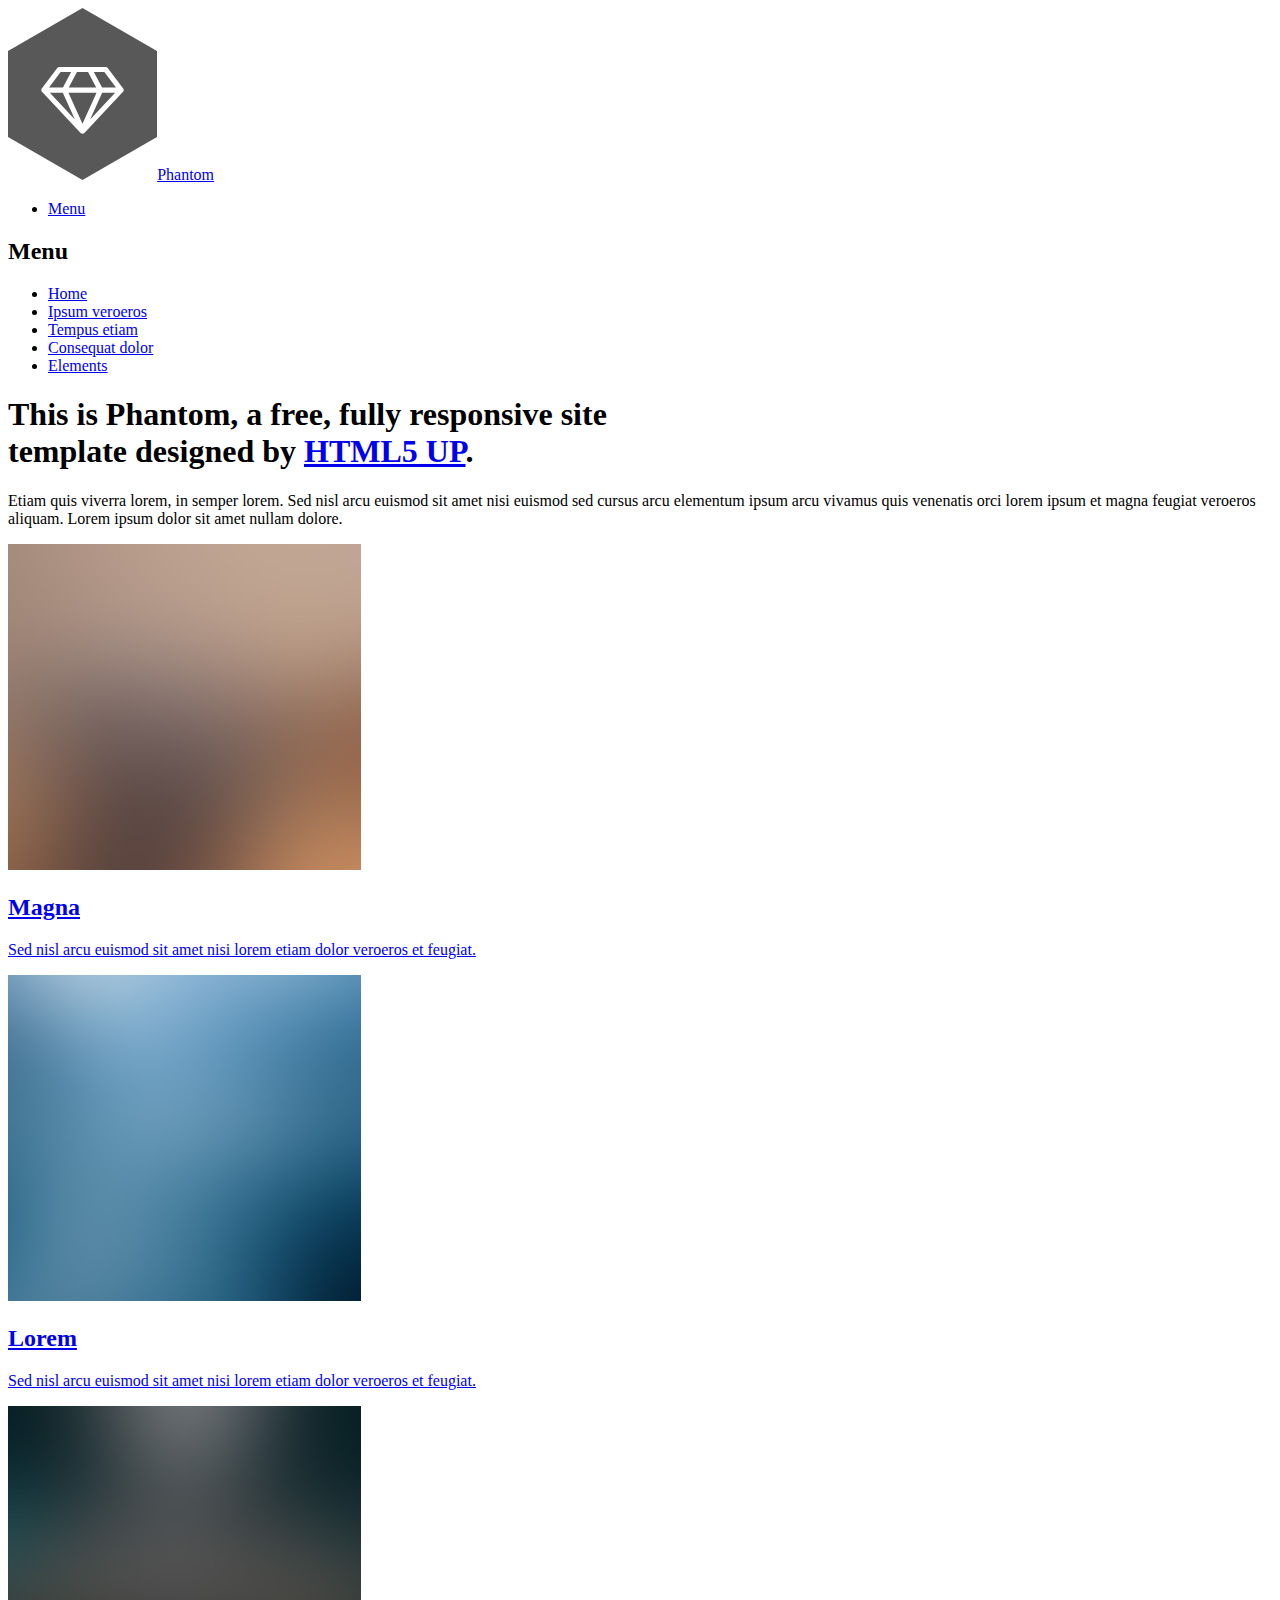
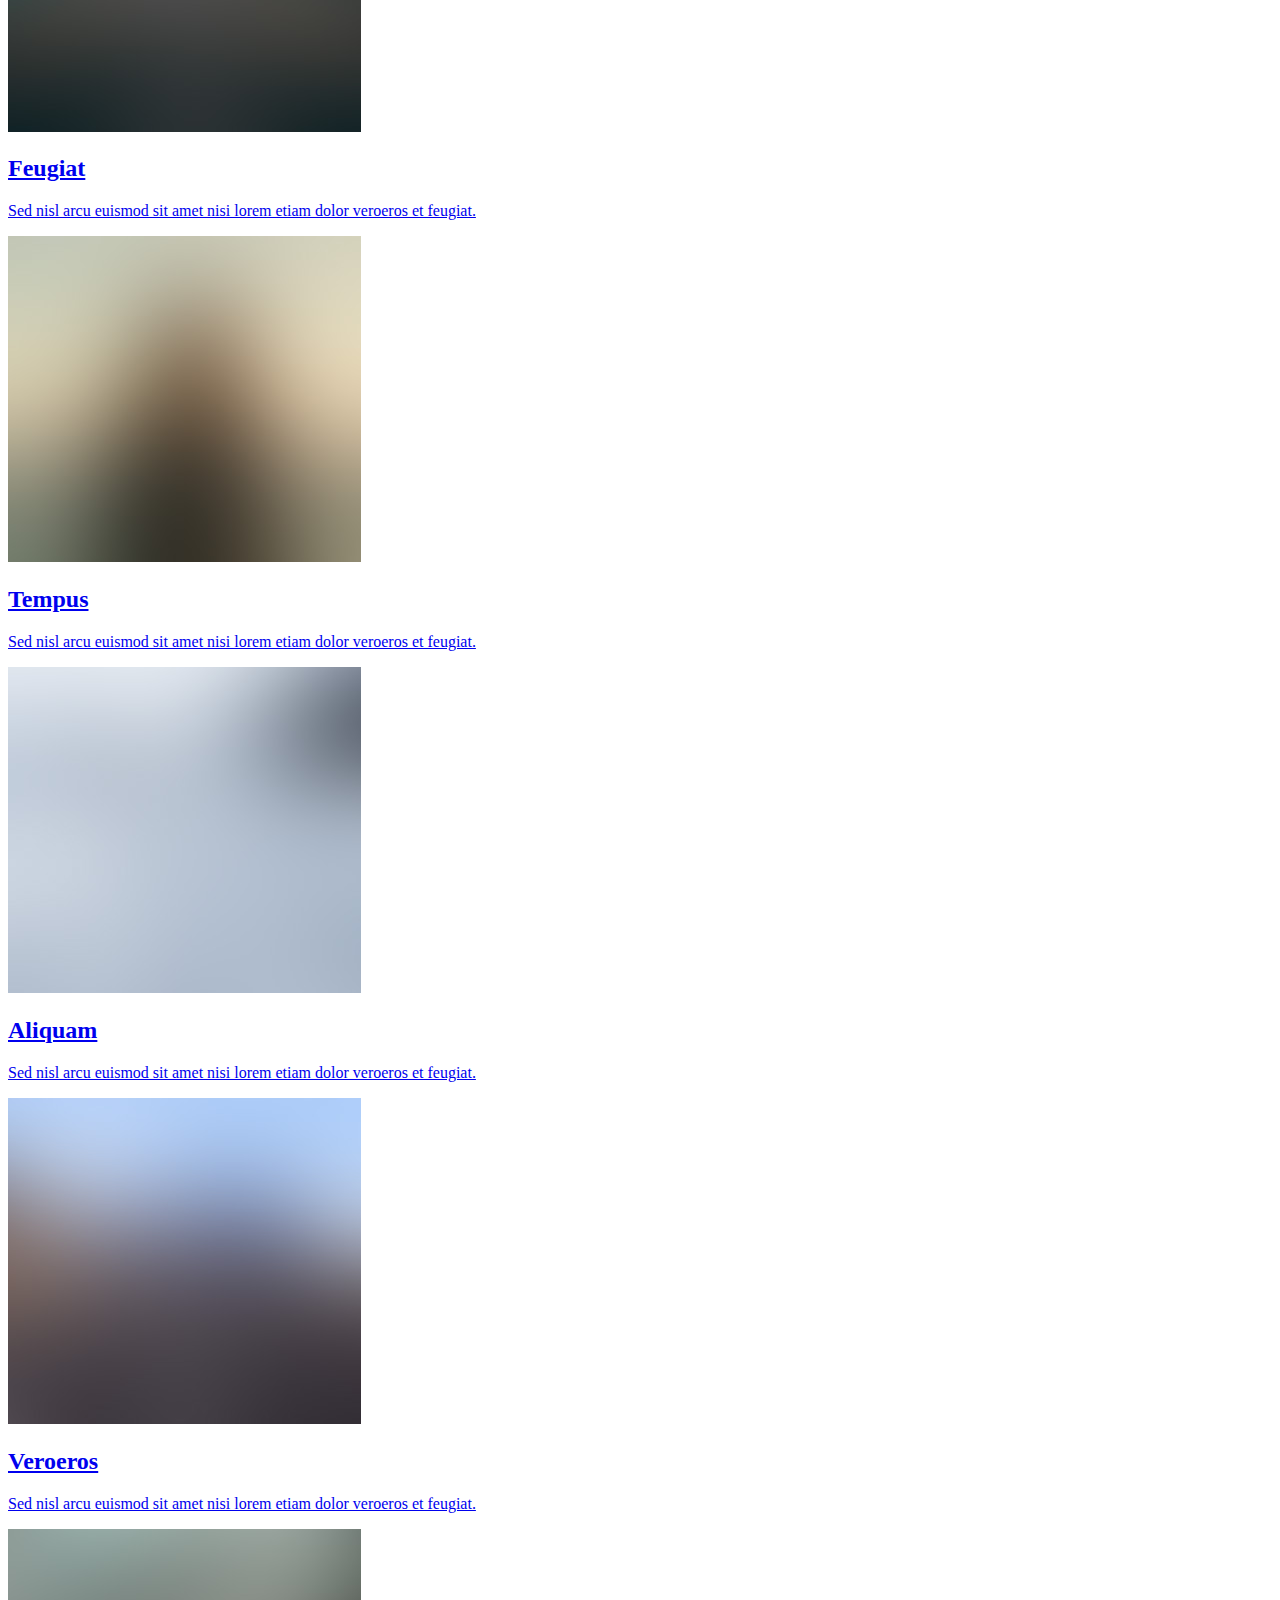
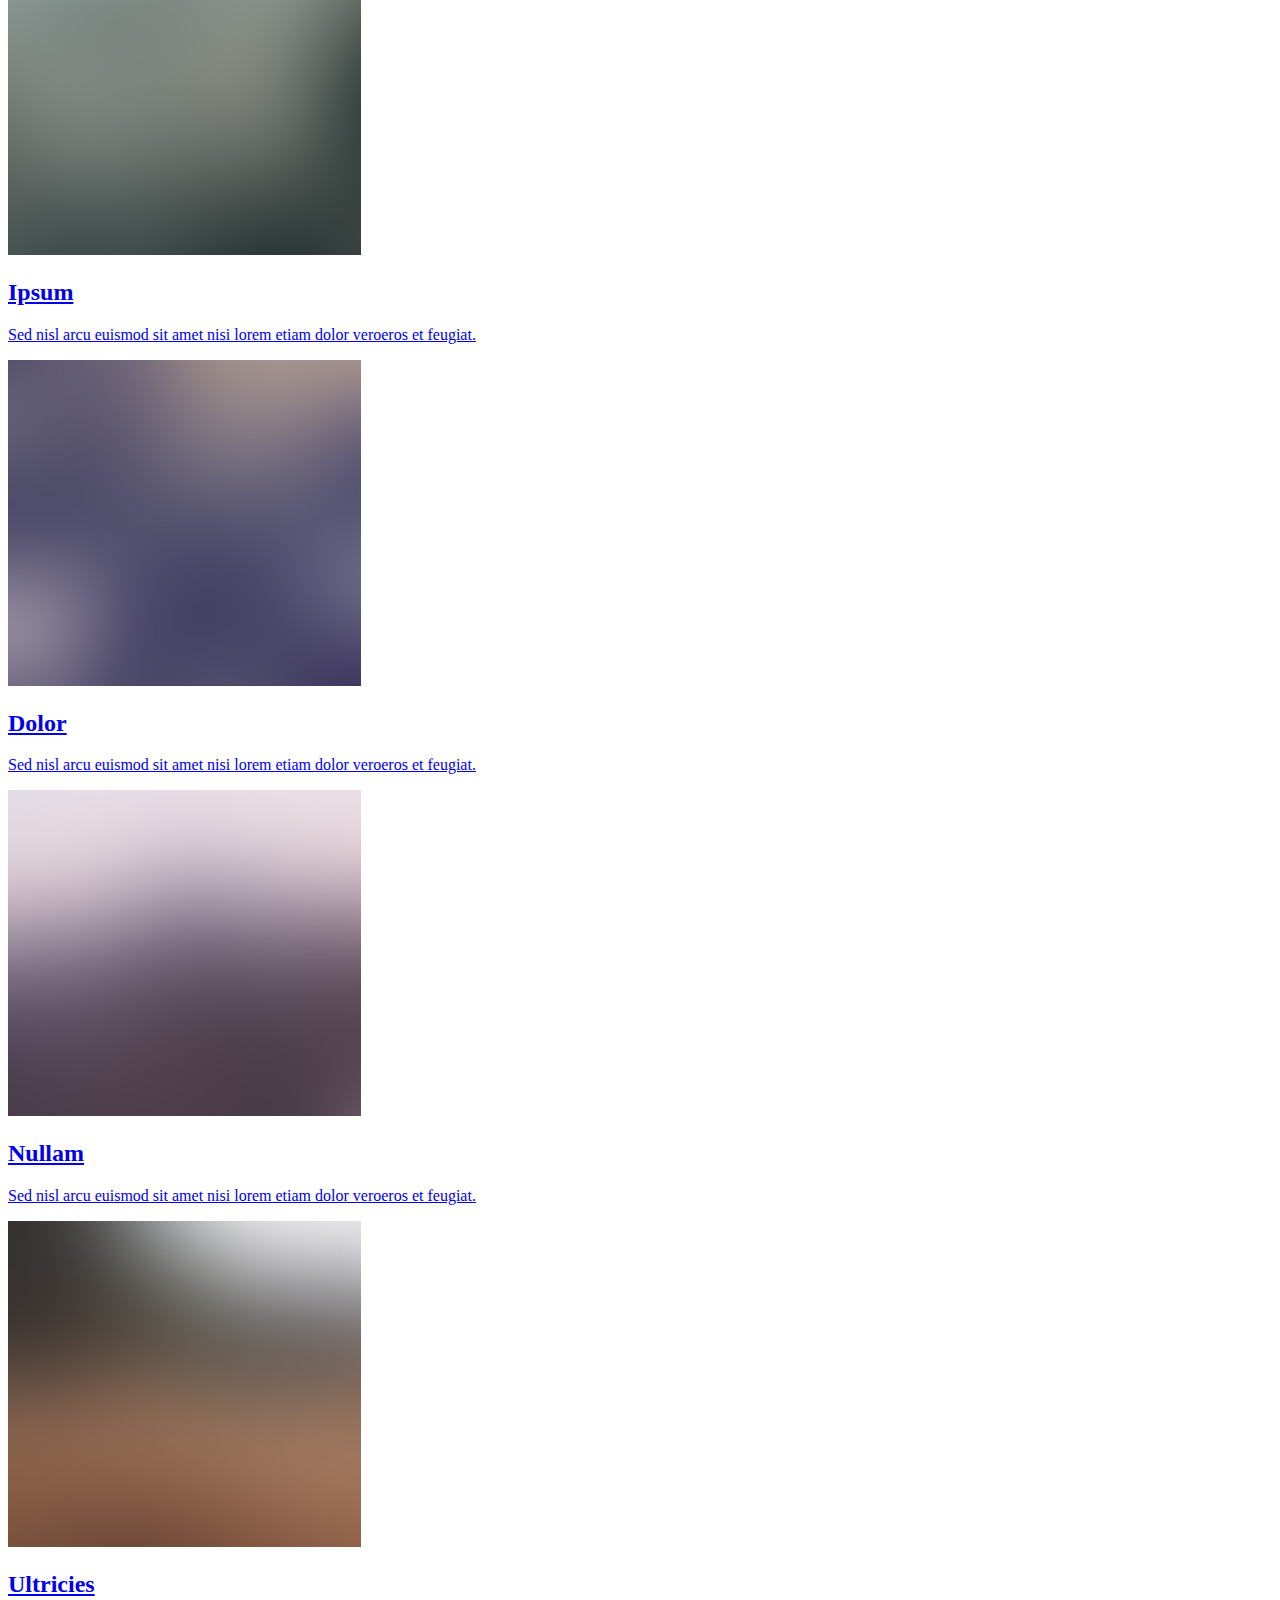
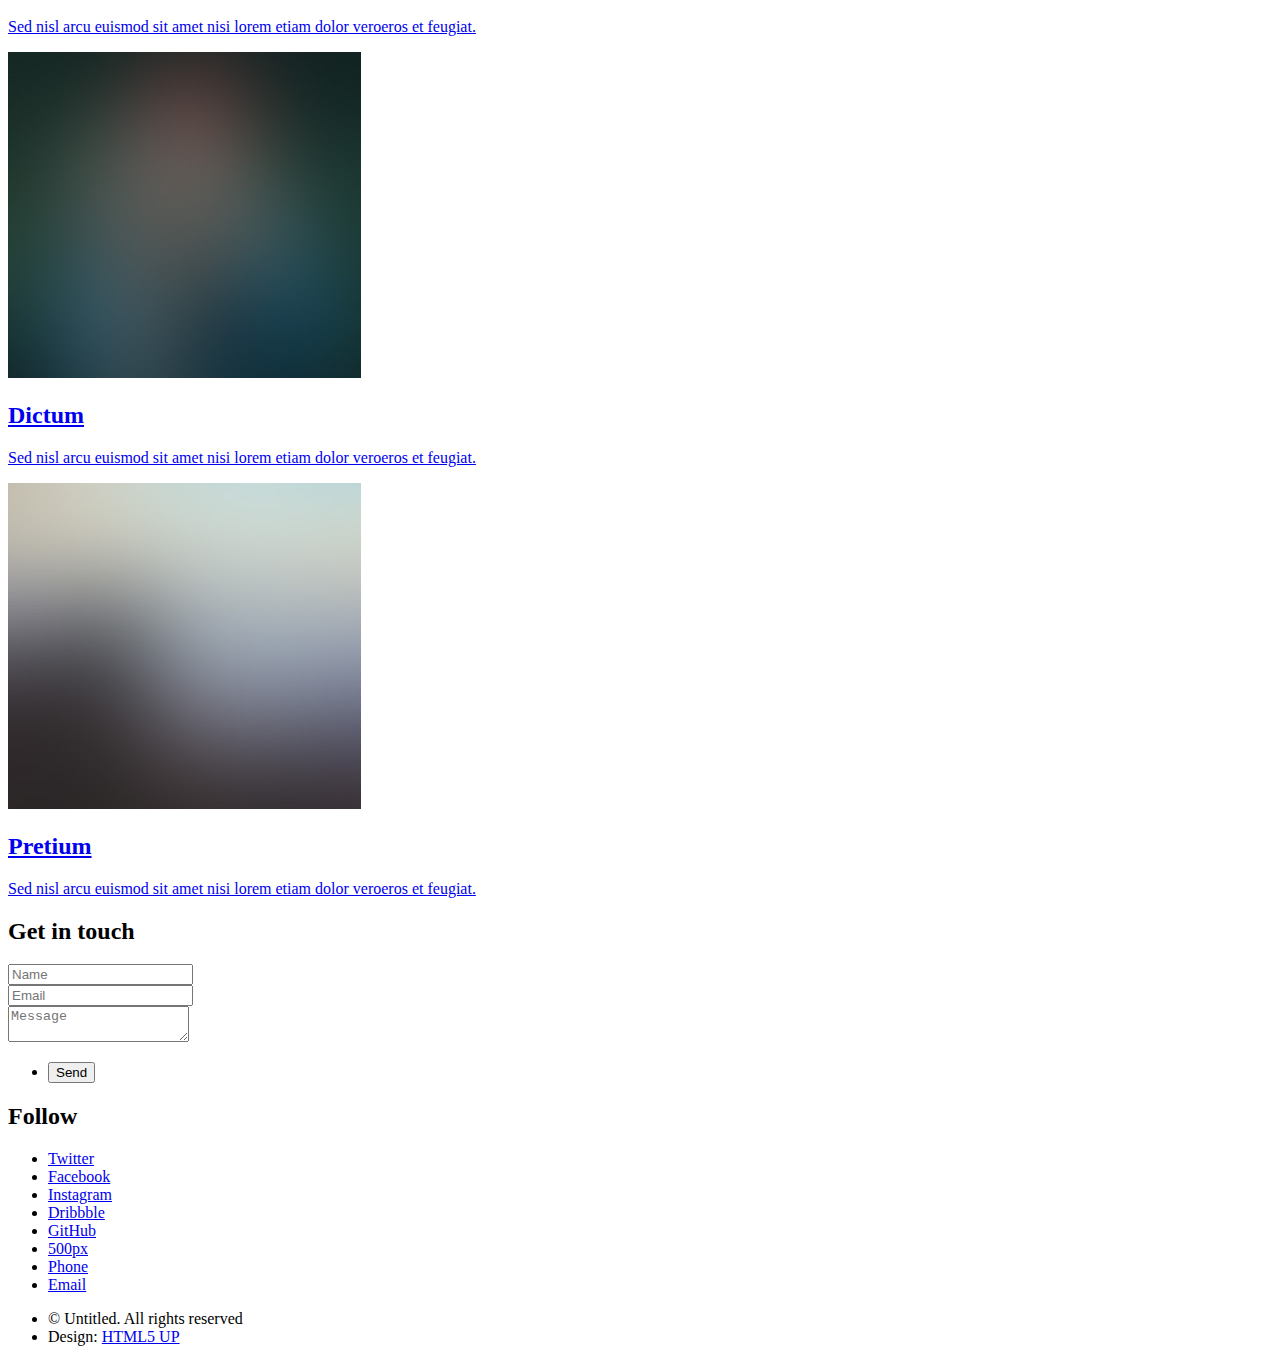
==== index.html @ 3baec845 "first commit" ====
<!DOCTYPE HTML>
<!--
	Phantom by HTML5 UP
	html5up.net | @ajlkn
	Free for personal and commercial use under the CCA 3.0 license (html5up.net/license)
-->
<html>
	<head>
		<title>Phantom by HTML5 UP</title>
		<meta charset="utf-8" />
		<meta name="viewport" content="width=device-width, initial-scale=1" />
		<!--[if lte IE 8]><script src="assets/js/ie/html5shiv.js"></script><![endif]-->
		<link rel="stylesheet" href="assets/css/main.css" />
		<!--[if lte IE 9]><link rel="stylesheet" href="assets/css/ie9.css" /><![endif]-->
		<!--[if lte IE 8]><link rel="stylesheet" href="assets/css/ie8.css" /><![endif]-->
	</head>
	<body>
		<!-- Wrapper -->
			<div id="wrapper">

				<!-- Header -->
					<header id="header">
						<div class="inner">

							<!-- Logo -->
								<a href="index.html" class="logo">
									<span class="symbol"><img src="images/logo.svg" alt="" /></span><span class="title">Phantom</span>
								</a>

							<!-- Nav -->
								<nav>
									<ul>
										<li><a href="#menu">Menu</a></li>
									</ul>
								</nav>

						</div>
					</header>

				<!-- Menu -->
					<nav id="menu">
						<h2>Menu</h2>
						<ul>
							<li><a href="index.html">Home</a></li>
							<li><a href="generic.html">Ipsum veroeros</a></li>
							<li><a href="generic.html">Tempus etiam</a></li>
							<li><a href="generic.html">Consequat dolor</a></li>
							<li><a href="elements.html">Elements</a></li>
						</ul>
					</nav>

				<!-- Main -->
					<div id="main">
						<div class="inner">
							<header>
								<h1>This is Phantom, a free, fully responsive site<br />
								template designed by <a href="http://html5up.net">HTML5 UP</a>.</h1>
								<p>Etiam quis viverra lorem, in semper lorem. Sed nisl arcu euismod sit amet nisi euismod sed cursus arcu elementum ipsum arcu vivamus quis venenatis orci lorem ipsum et magna feugiat veroeros aliquam. Lorem ipsum dolor sit amet nullam dolore.</p>
							</header>
							<section class="tiles">
								<article class="style1">
									<span class="image">
										<img src="images/pic01.jpg" alt="" />
									</span>
									<a href="generic.html">
										<h2>Magna</h2>
										<div class="content">
											<p>Sed nisl arcu euismod sit amet nisi lorem etiam dolor veroeros et feugiat.</p>
										</div>
									</a>
								</article>
								<article class="style2">
									<span class="image">
										<img src="images/pic02.jpg" alt="" />
									</span>
									<a href="generic.html">
										<h2>Lorem</h2>
										<div class="content">
											<p>Sed nisl arcu euismod sit amet nisi lorem etiam dolor veroeros et feugiat.</p>
										</div>
									</a>
								</article>
								<article class="style3">
									<span class="image">
										<img src="images/pic03.jpg" alt="" />
									</span>
									<a href="generic.html">
										<h2>Feugiat</h2>
										<div class="content">
											<p>Sed nisl arcu euismod sit amet nisi lorem etiam dolor veroeros et feugiat.</p>
										</div>
									</a>
								</article>
								<article class="style4">
									<span class="image">
										<img src="images/pic04.jpg" alt="" />
									</span>
									<a href="generic.html">
										<h2>Tempus</h2>
										<div class="content">
											<p>Sed nisl arcu euismod sit amet nisi lorem etiam dolor veroeros et feugiat.</p>
										</div>
									</a>
								</article>
								<article class="style5">
									<span class="image">
										<img src="images/pic05.jpg" alt="" />
									</span>
									<a href="generic.html">
										<h2>Aliquam</h2>
										<div class="content">
											<p>Sed nisl arcu euismod sit amet nisi lorem etiam dolor veroeros et feugiat.</p>
										</div>
									</a>
								</article>
								<article class="style6">
									<span class="image">
										<img src="images/pic06.jpg" alt="" />
									</span>
									<a href="generic.html">
										<h2>Veroeros</h2>
										<div class="content">
											<p>Sed nisl arcu euismod sit amet nisi lorem etiam dolor veroeros et feugiat.</p>
										</div>
									</a>
								</article>
								<article class="style2">
									<span class="image">
										<img src="images/pic07.jpg" alt="" />
									</span>
									<a href="generic.html">
										<h2>Ipsum</h2>
										<div class="content">
											<p>Sed nisl arcu euismod sit amet nisi lorem etiam dolor veroeros et feugiat.</p>
										</div>
									</a>
								</article>
								<article class="style3">
									<span class="image">
										<img src="images/pic08.jpg" alt="" />
									</span>
									<a href="generic.html">
										<h2>Dolor</h2>
										<div class="content">
											<p>Sed nisl arcu euismod sit amet nisi lorem etiam dolor veroeros et feugiat.</p>
										</div>
									</a>
								</article>
								<article class="style1">
									<span class="image">
										<img src="images/pic09.jpg" alt="" />
									</span>
									<a href="generic.html">
										<h2>Nullam</h2>
										<div class="content">
											<p>Sed nisl arcu euismod sit amet nisi lorem etiam dolor veroeros et feugiat.</p>
										</div>
									</a>
								</article>
								<article class="style5">
									<span class="image">
										<img src="images/pic10.jpg" alt="" />
									</span>
									<a href="generic.html">
										<h2>Ultricies</h2>
										<div class="content">
											<p>Sed nisl arcu euismod sit amet nisi lorem etiam dolor veroeros et feugiat.</p>
										</div>
									</a>
								</article>
								<article class="style6">
									<span class="image">
										<img src="images/pic11.jpg" alt="" />
									</span>
									<a href="generic.html">
										<h2>Dictum</h2>
										<div class="content">
											<p>Sed nisl arcu euismod sit amet nisi lorem etiam dolor veroeros et feugiat.</p>
										</div>
									</a>
								</article>
								<article class="style4">
									<span class="image">
										<img src="images/pic12.jpg" alt="" />
									</span>
									<a href="generic.html">
										<h2>Pretium</h2>
										<div class="content">
											<p>Sed nisl arcu euismod sit amet nisi lorem etiam dolor veroeros et feugiat.</p>
										</div>
									</a>
								</article>
							</section>
						</div>
					</div>

				<!-- Footer -->
					<footer id="footer">
						<div class="inner">
							<section>
								<h2>Get in touch</h2>
								<form method="post" action="#">
									<div class="field half first">
										<input type="text" name="name" id="name" placeholder="Name" />
									</div>
									<div class="field half">
										<input type="email" name="email" id="email" placeholder="Email" />
									</div>
									<div class="field">
										<textarea name="message" id="message" placeholder="Message"></textarea>
									</div>
									<ul class="actions">
										<li><input type="submit" value="Send" class="special" /></li>
									</ul>
								</form>
							</section>
							<section>
								<h2>Follow</h2>
								<ul class="icons">
									<li><a href="#" class="icon style2 fa-twitter"><span class="label">Twitter</span></a></li>
									<li><a href="#" class="icon style2 fa-facebook"><span class="label">Facebook</span></a></li>
									<li><a href="#" class="icon style2 fa-instagram"><span class="label">Instagram</span></a></li>
									<li><a href="#" class="icon style2 fa-dribbble"><span class="label">Dribbble</span></a></li>
									<li><a href="#" class="icon style2 fa-github"><span class="label">GitHub</span></a></li>
									<li><a href="#" class="icon style2 fa-500px"><span class="label">500px</span></a></li>
									<li><a href="#" class="icon style2 fa-phone"><span class="label">Phone</span></a></li>
									<li><a href="#" class="icon style2 fa-envelope-o"><span class="label">Email</span></a></li>
								</ul>
							</section>
							<ul class="copyright">
								<li>&copy; Untitled. All rights reserved</li><li>Design: <a href="http://html5up.net">HTML5 UP</a></li>
							</ul>
						</div>
					</footer>

			</div>

		<!-- Scripts -->
			<script src="assets/js/jquery.min.js"></script>
			<script src="assets/js/skel.min.js"></script>
			<script src="assets/js/util.js"></script>
			<!--[if lte IE 8]><script src="assets/js/ie/respond.min.js"></script><![endif]-->
			<script src="assets/js/main.js"></script>

	</body>
</html>
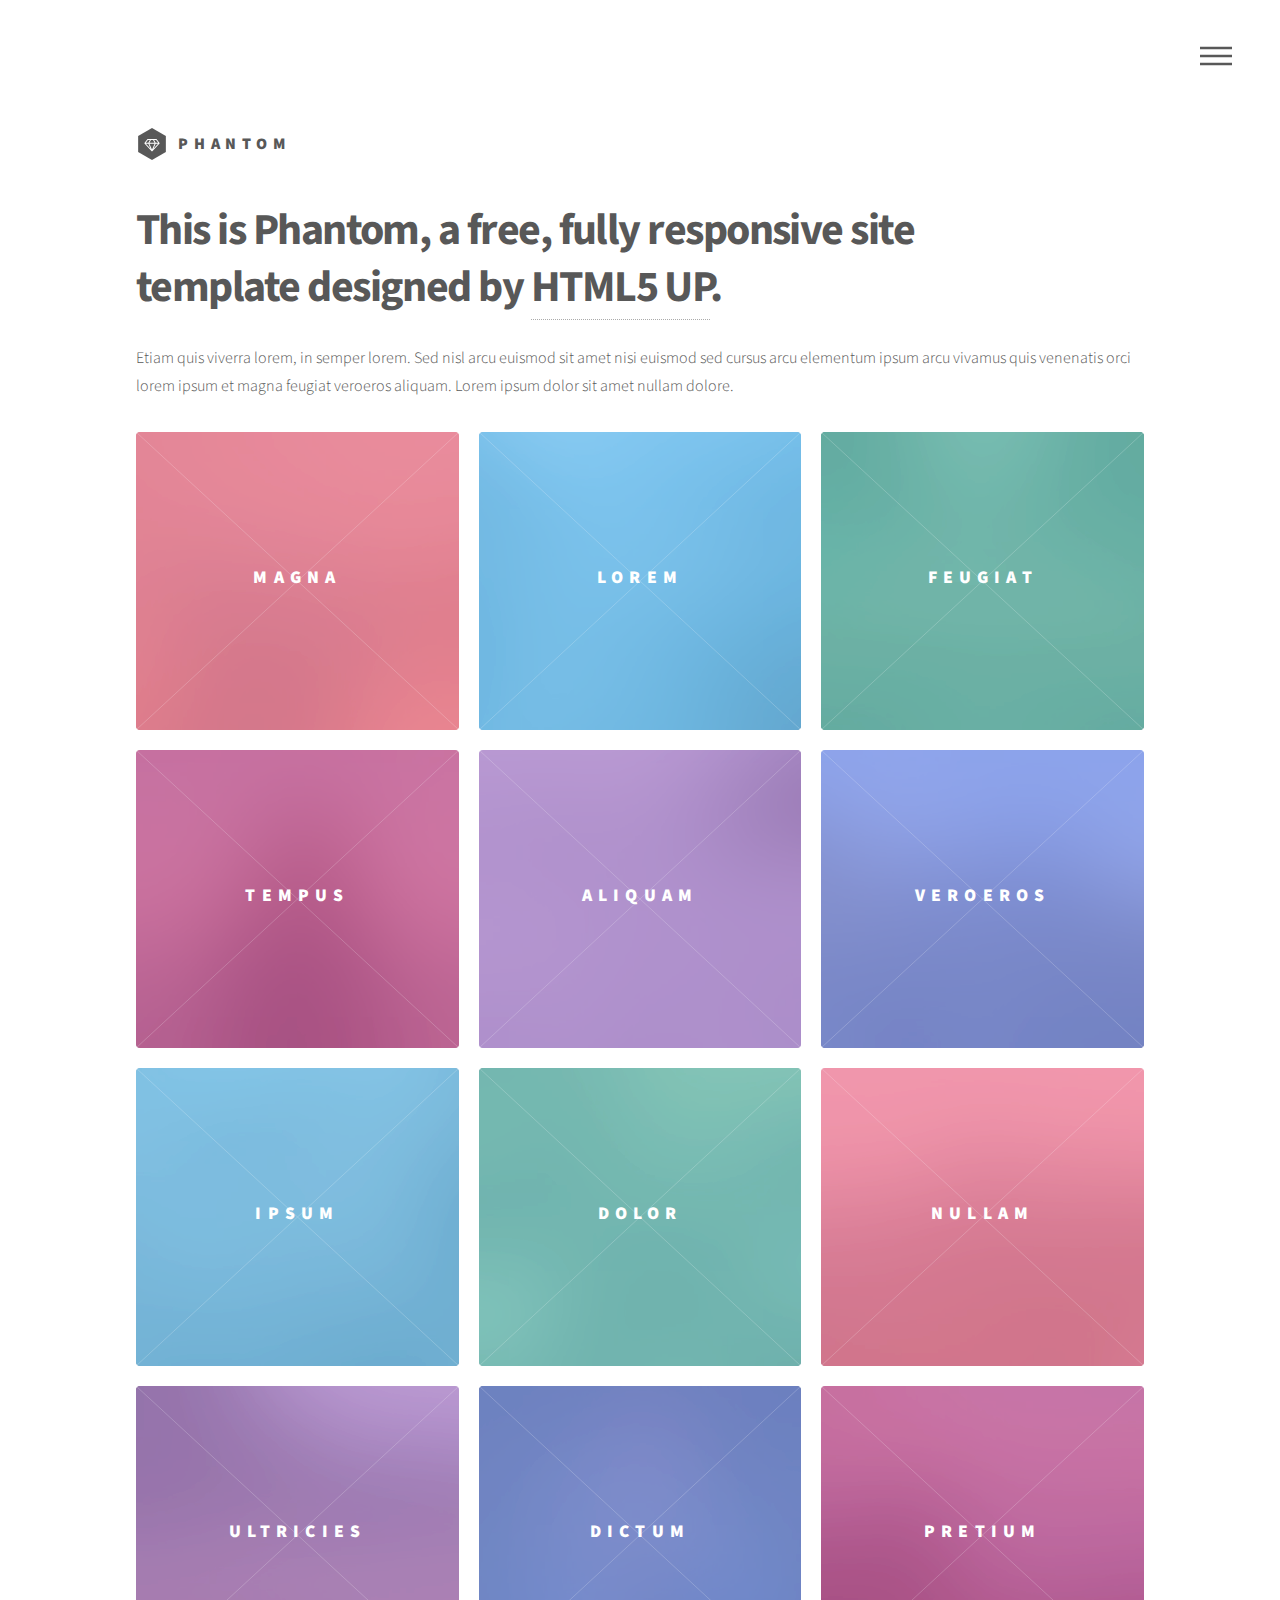
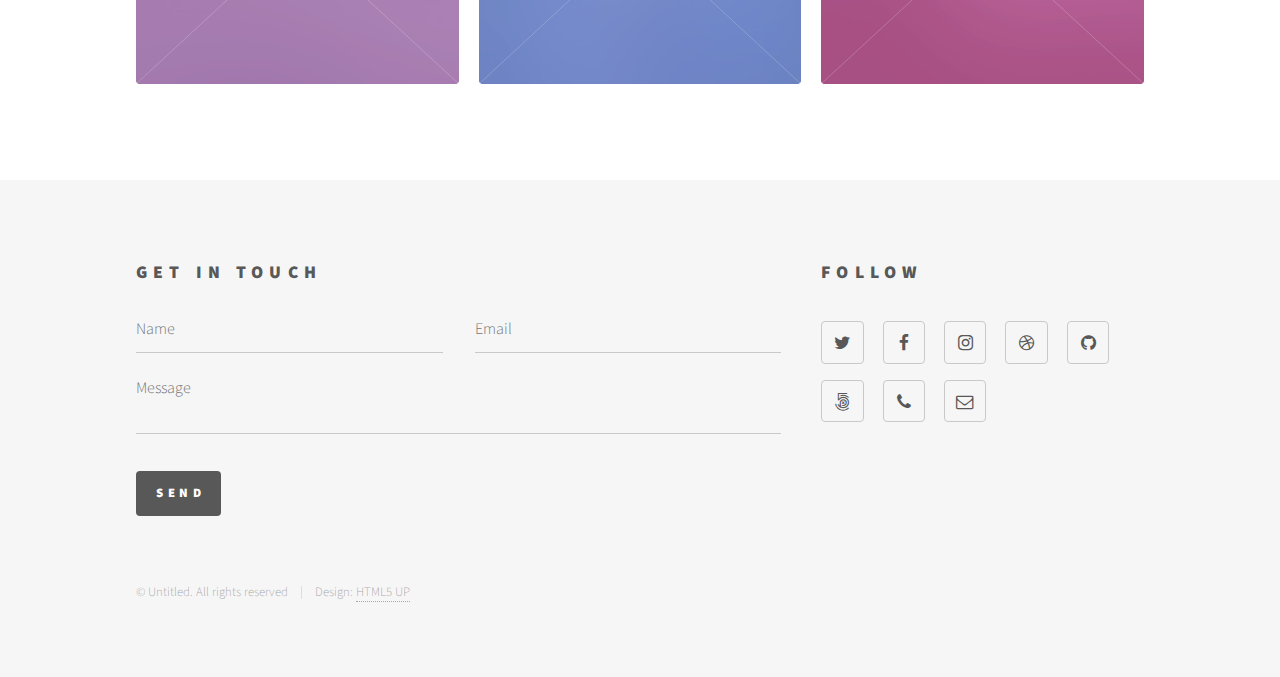
==== commit 8d34bf15: "cambios necesarios" ====
--- a/index.html
+++ b/index.html
@@ -10,7 +10,7 @@
 		<meta charset="utf-8" />
 		<meta name="viewport" content="width=device-width, initial-scale=1" />
 		<!--[if lte IE 8]><script src="assets/js/ie/html5shiv.js"></script><![endif]-->
-		<link rel="stylesheet" href="assets/css/main.css" />
+		<link rel="stylesheet" href="css/main.css" />
 		<!--[if lte IE 9]><link rel="stylesheet" href="assets/css/ie9.css" /><![endif]-->
 		<!--[if lte IE 8]><link rel="stylesheet" href="assets/css/ie8.css" /><![endif]-->
 	</head>
@@ -236,11 +236,11 @@
 			</div>
 
 		<!-- Scripts -->
-			<script src="assets/js/jquery.min.js"></script>
-			<script src="assets/js/skel.min.js"></script>
-			<script src="assets/js/util.js"></script>
+			<script src="js/jquery.min.js"></script>
+			<script src="js/skel.min.js"></script>
+			<script src="js/util.js"></script>
 			<!--[if lte IE 8]><script src="assets/js/ie/respond.min.js"></script><![endif]-->
-			<script src="assets/js/main.js"></script>
+			<script src="js/main.js"></script>
 
 	</body>
-</html>+</html>
--- a/css/main.css
+++ b/css/main.css
@@ -0,0 +1,3356 @@
+@import url(font-awesome.min.css);
+@import url("https://fonts.googleapis.com/css?family=Source+Sans+Pro:300,700,900");
+
+/*
+	Phantom by HTML5 UP
+	html5up.net | @ajlkn
+	Free for personal and commercial use under the CCA 3.0 license (html5up.net/license)
+*/
+
+/* Reset */
+
+	html, body, div, span, applet, object, iframe, h1, h2, h3, h4, h5, h6, p, blockquote, pre, a, abbr, acronym, address, big, cite, code, del, dfn, em, img, ins, kbd, q, s, samp, small, strike, strong, sub, sup, tt, var, b, u, i, center, dl, dt, dd, ol, ul, li, fieldset, form, label, legend, table, caption, tbody, tfoot, thead, tr, th, td, article, aside, canvas, details, embed, figure, figcaption, footer, header, hgroup, menu, nav, output, ruby, section, summary, time, mark, audio, video {
+		margin: 0;
+		padding: 0;
+		border: 0;
+		font-size: 100%;
+		font: inherit;
+		vertical-align: baseline;
+	}
+
+	article, aside, details, figcaption, figure, footer, header, hgroup, menu, nav, section {
+		display: block;
+	}
+
+	body {
+		line-height: 1;
+	}
+
+	ol, ul {
+		list-style: none;
+	}
+
+	blockquote, q {
+		quotes: none;
+	}
+
+	blockquote:before, blockquote:after, q:before, q:after {
+		content: '';
+		content: none;
+	}
+
+	table {
+		border-collapse: collapse;
+		border-spacing: 0;
+	}
+
+	body {
+		-webkit-text-size-adjust: none;
+	}
+
+/* Box Model */
+
+	*, *:before, *:after {
+		-moz-box-sizing: border-box;
+		-webkit-box-sizing: border-box;
+		box-sizing: border-box;
+	}
+
+/* Grid */
+
+	.row {
+		border-bottom: solid 1px transparent;
+		-moz-box-sizing: border-box;
+		-webkit-box-sizing: border-box;
+		box-sizing: border-box;
+	}
+
+	.row > * {
+		float: left;
+		-moz-box-sizing: border-box;
+		-webkit-box-sizing: border-box;
+		box-sizing: border-box;
+	}
+
+	.row:after, .row:before {
+		content: '';
+		display: block;
+		clear: both;
+		height: 0;
+	}
+
+	.row.uniform > * > :first-child {
+		margin-top: 0;
+	}
+
+	.row.uniform > * > :last-child {
+		margin-bottom: 0;
+	}
+
+	.row.\30 \25 > * {
+		padding: 0 0 0 0em;
+	}
+
+	.row.\30 \25 {
+		margin: 0 0 -1px 0em;
+	}
+
+	.row.uniform.\30 \25 > * {
+		padding: 0em 0 0 0em;
+	}
+
+	.row.uniform.\30 \25 {
+		margin: 0em 0 -1px 0em;
+	}
+
+	.row > * {
+		padding: 0 0 0 2em;
+	}
+
+	.row {
+		margin: 0 0 -1px -2em;
+	}
+
+	.row.uniform > * {
+		padding: 2em 0 0 2em;
+	}
+
+	.row.uniform {
+		margin: -2em 0 -1px -2em;
+	}
+
+	.row.\32 00\25 > * {
+		padding: 0 0 0 4em;
+	}
+
+	.row.\32 00\25 {
+		margin: 0 0 -1px -4em;
+	}
+
+	.row.uniform.\32 00\25 > * {
+		padding: 4em 0 0 4em;
+	}
+
+	.row.uniform.\32 00\25 {
+		margin: -4em 0 -1px -4em;
+	}
+
+	.row.\31 50\25 > * {
+		padding: 0 0 0 3em;
+	}
+
+	.row.\31 50\25 {
+		margin: 0 0 -1px -3em;
+	}
+
+	.row.uniform.\31 50\25 > * {
+		padding: 3em 0 0 3em;
+	}
+
+	.row.uniform.\31 50\25 {
+		margin: -3em 0 -1px -3em;
+	}
+
+	.row.\35 0\25 > * {
+		padding: 0 0 0 1em;
+	}
+
+	.row.\35 0\25 {
+		margin: 0 0 -1px -1em;
+	}
+
+	.row.uniform.\35 0\25 > * {
+		padding: 1em 0 0 1em;
+	}
+
+	.row.uniform.\35 0\25 {
+		margin: -1em 0 -1px -1em;
+	}
+
+	.row.\32 5\25 > * {
+		padding: 0 0 0 0.5em;
+	}
+
+	.row.\32 5\25 {
+		margin: 0 0 -1px -0.5em;
+	}
+
+	.row.uniform.\32 5\25 > * {
+		padding: 0.5em 0 0 0.5em;
+	}
+
+	.row.uniform.\32 5\25 {
+		margin: -0.5em 0 -1px -0.5em;
+	}
+
+	.\31 2u, .\31 2u\24 {
+		width: 100%;
+		clear: none;
+		margin-left: 0;
+	}
+
+	.\31 1u, .\31 1u\24 {
+		width: 91.6666666667%;
+		clear: none;
+		margin-left: 0;
+	}
+
+	.\31 0u, .\31 0u\24 {
+		width: 83.3333333333%;
+		clear: none;
+		margin-left: 0;
+	}
+
+	.\39 u, .\39 u\24 {
+		width: 75%;
+		clear: none;
+		margin-left: 0;
+	}
+
+	.\38 u, .\38 u\24 {
+		width: 66.6666666667%;
+		clear: none;
+		margin-left: 0;
+	}
+
+	.\37 u, .\37 u\24 {
+		width: 58.3333333333%;
+		clear: none;
+		margin-left: 0;
+	}
+
+	.\36 u, .\36 u\24 {
+		width: 50%;
+		clear: none;
+		margin-left: 0;
+	}
+
+	.\35 u, .\35 u\24 {
+		width: 41.6666666667%;
+		clear: none;
+		margin-left: 0;
+	}
+
+	.\34 u, .\34 u\24 {
+		width: 33.3333333333%;
+		clear: none;
+		margin-left: 0;
+	}
+
+	.\33 u, .\33 u\24 {
+		width: 25%;
+		clear: none;
+		margin-left: 0;
+	}
+
+	.\32 u, .\32 u\24 {
+		width: 16.6666666667%;
+		clear: none;
+		margin-left: 0;
+	}
+
+	.\31 u, .\31 u\24 {
+		width: 8.3333333333%;
+		clear: none;
+		margin-left: 0;
+	}
+
+	.\31 2u\24 + *,
+	.\31 1u\24 + *,
+	.\31 0u\24 + *,
+	.\39 u\24 + *,
+	.\38 u\24 + *,
+	.\37 u\24 + *,
+	.\36 u\24 + *,
+	.\35 u\24 + *,
+	.\34 u\24 + *,
+	.\33 u\24 + *,
+	.\32 u\24 + *,
+	.\31 u\24 + * {
+		clear: left;
+	}
+
+	.\-11u {
+		margin-left: 91.66667%;
+	}
+
+	.\-10u {
+		margin-left: 83.33333%;
+	}
+
+	.\-9u {
+		margin-left: 75%;
+	}
+
+	.\-8u {
+		margin-left: 66.66667%;
+	}
+
+	.\-7u {
+		margin-left: 58.33333%;
+	}
+
+	.\-6u {
+		margin-left: 50%;
+	}
+
+	.\-5u {
+		margin-left: 41.66667%;
+	}
+
+	.\-4u {
+		margin-left: 33.33333%;
+	}
+
+	.\-3u {
+		margin-left: 25%;
+	}
+
+	.\-2u {
+		margin-left: 16.66667%;
+	}
+
+	.\-1u {
+		margin-left: 8.33333%;
+	}
+
+	@media screen and (max-width: 1680px) {
+
+		.row > * {
+			padding: 0 0 0 2em;
+		}
+
+		.row {
+			margin: 0 0 -1px -2em;
+		}
+
+		.row.uniform > * {
+			padding: 2em 0 0 2em;
+		}
+
+		.row.uniform {
+			margin: -2em 0 -1px -2em;
+		}
+
+		.row.\32 00\25 > * {
+			padding: 0 0 0 4em;
+		}
+
+		.row.\32 00\25 {
+			margin: 0 0 -1px -4em;
+		}
+
+		.row.uniform.\32 00\25 > * {
+			padding: 4em 0 0 4em;
+		}
+
+		.row.uniform.\32 00\25 {
+			margin: -4em 0 -1px -4em;
+		}
+
+		.row.\31 50\25 > * {
+			padding: 0 0 0 3em;
+		}
+
+		.row.\31 50\25 {
+			margin: 0 0 -1px -3em;
+		}
+
+		.row.uniform.\31 50\25 > * {
+			padding: 3em 0 0 3em;
+		}
+
+		.row.uniform.\31 50\25 {
+			margin: -3em 0 -1px -3em;
+		}
+
+		.row.\35 0\25 > * {
+			padding: 0 0 0 1em;
+		}
+
+		.row.\35 0\25 {
+			margin: 0 0 -1px -1em;
+		}
+
+		.row.uniform.\35 0\25 > * {
+			padding: 1em 0 0 1em;
+		}
+
+		.row.uniform.\35 0\25 {
+			margin: -1em 0 -1px -1em;
+		}
+
+		.row.\32 5\25 > * {
+			padding: 0 0 0 0.5em;
+		}
+
+		.row.\32 5\25 {
+			margin: 0 0 -1px -0.5em;
+		}
+
+		.row.uniform.\32 5\25 > * {
+			padding: 0.5em 0 0 0.5em;
+		}
+
+		.row.uniform.\32 5\25 {
+			margin: -0.5em 0 -1px -0.5em;
+		}
+
+		.\31 2u\28xlarge\29, .\31 2u\24\28xlarge\29 {
+			width: 100%;
+			clear: none;
+			margin-left: 0;
+		}
+
+		.\31 1u\28xlarge\29, .\31 1u\24\28xlarge\29 {
+			width: 91.6666666667%;
+			clear: none;
+			margin-left: 0;
+		}
+
+		.\31 0u\28xlarge\29, .\31 0u\24\28xlarge\29 {
+			width: 83.3333333333%;
+			clear: none;
+			margin-left: 0;
+		}
+
+		.\39 u\28xlarge\29, .\39 u\24\28xlarge\29 {
+			width: 75%;
+			clear: none;
+			margin-left: 0;
+		}
+
+		.\38 u\28xlarge\29, .\38 u\24\28xlarge\29 {
+			width: 66.6666666667%;
+			clear: none;
+			margin-left: 0;
+		}
+
+		.\37 u\28xlarge\29, .\37 u\24\28xlarge\29 {
+			width: 58.3333333333%;
+			clear: none;
+			margin-left: 0;
+		}
+
+		.\36 u\28xlarge\29, .\36 u\24\28xlarge\29 {
+			width: 50%;
+			clear: none;
+			margin-left: 0;
+		}
+
+		.\35 u\28xlarge\29, .\35 u\24\28xlarge\29 {
+			width: 41.6666666667%;
+			clear: none;
+			margin-left: 0;
+		}
+
+		.\34 u\28xlarge\29, .\34 u\24\28xlarge\29 {
+			width: 33.3333333333%;
+			clear: none;
+			margin-left: 0;
+		}
+
+		.\33 u\28xlarge\29, .\33 u\24\28xlarge\29 {
+			width: 25%;
+			clear: none;
+			margin-left: 0;
+		}
+
+		.\32 u\28xlarge\29, .\32 u\24\28xlarge\29 {
+			width: 16.6666666667%;
+			clear: none;
+			margin-left: 0;
+		}
+
+		.\31 u\28xlarge\29, .\31 u\24\28xlarge\29 {
+			width: 8.3333333333%;
+			clear: none;
+			margin-left: 0;
+		}
+
+		.\31 2u\24\28xlarge\29 + *,
+		.\31 1u\24\28xlarge\29 + *,
+		.\31 0u\24\28xlarge\29 + *,
+		.\39 u\24\28xlarge\29 + *,
+		.\38 u\24\28xlarge\29 + *,
+		.\37 u\24\28xlarge\29 + *,
+		.\36 u\24\28xlarge\29 + *,
+		.\35 u\24\28xlarge\29 + *,
+		.\34 u\24\28xlarge\29 + *,
+		.\33 u\24\28xlarge\29 + *,
+		.\32 u\24\28xlarge\29 + *,
+		.\31 u\24\28xlarge\29 + * {
+			clear: left;
+		}
+
+		.\-11u\28xlarge\29 {
+			margin-left: 91.66667%;
+		}
+
+		.\-10u\28xlarge\29 {
+			margin-left: 83.33333%;
+		}
+
+		.\-9u\28xlarge\29 {
+			margin-left: 75%;
+		}
+
+		.\-8u\28xlarge\29 {
+			margin-left: 66.66667%;
+		}
+
+		.\-7u\28xlarge\29 {
+			margin-left: 58.33333%;
+		}
+
+		.\-6u\28xlarge\29 {
+			margin-left: 50%;
+		}
+
+		.\-5u\28xlarge\29 {
+			margin-left: 41.66667%;
+		}
+
+		.\-4u\28xlarge\29 {
+			margin-left: 33.33333%;
+		}
+
+		.\-3u\28xlarge\29 {
+			margin-left: 25%;
+		}
+
+		.\-2u\28xlarge\29 {
+			margin-left: 16.66667%;
+		}
+
+		.\-1u\28xlarge\29 {
+			margin-left: 8.33333%;
+		}
+
+	}
+
+	@media screen and (max-width: 1280px) {
+
+		.row > * {
+			padding: 0 0 0 2em;
+		}
+
+		.row {
+			margin: 0 0 -1px -2em;
+		}
+
+		.row.uniform > * {
+			padding: 2em 0 0 2em;
+		}
+
+		.row.uniform {
+			margin: -2em 0 -1px -2em;
+		}
+
+		.row.\32 00\25 > * {
+			padding: 0 0 0 4em;
+		}
+
+		.row.\32 00\25 {
+			margin: 0 0 -1px -4em;
+		}
+
+		.row.uniform.\32 00\25 > * {
+			padding: 4em 0 0 4em;
+		}
+
+		.row.uniform.\32 00\25 {
+			margin: -4em 0 -1px -4em;
+		}
+
+		.row.\31 50\25 > * {
+			padding: 0 0 0 3em;
+		}
+
+		.row.\31 50\25 {
+			margin: 0 0 -1px -3em;
+		}
+
+		.row.uniform.\31 50\25 > * {
+			padding: 3em 0 0 3em;
+		}
+
+		.row.uniform.\31 50\25 {
+			margin: -3em 0 -1px -3em;
+		}
+
+		.row.\35 0\25 > * {
+			padding: 0 0 0 1em;
+		}
+
+		.row.\35 0\25 {
+			margin: 0 0 -1px -1em;
+		}
+
+		.row.uniform.\35 0\25 > * {
+			padding: 1em 0 0 1em;
+		}
+
+		.row.uniform.\35 0\25 {
+			margin: -1em 0 -1px -1em;
+		}
+
+		.row.\32 5\25 > * {
+			padding: 0 0 0 0.5em;
+		}
+
+		.row.\32 5\25 {
+			margin: 0 0 -1px -0.5em;
+		}
+
+		.row.uniform.\32 5\25 > * {
+			padding: 0.5em 0 0 0.5em;
+		}
+
+		.row.uniform.\32 5\25 {
+			margin: -0.5em 0 -1px -0.5em;
+		}
+
+		.\31 2u\28large\29, .\31 2u\24\28large\29 {
+			width: 100%;
+			clear: none;
+			margin-left: 0;
+		}
+
+		.\31 1u\28large\29, .\31 1u\24\28large\29 {
+			width: 91.6666666667%;
+			clear: none;
+			margin-left: 0;
+		}
+
+		.\31 0u\28large\29, .\31 0u\24\28large\29 {
+			width: 83.3333333333%;
+			clear: none;
+			margin-left: 0;
+		}
+
+		.\39 u\28large\29, .\39 u\24\28large\29 {
+			width: 75%;
+			clear: none;
+			margin-left: 0;
+		}
+
+		.\38 u\28large\29, .\38 u\24\28large\29 {
+			width: 66.6666666667%;
+			clear: none;
+			margin-left: 0;
+		}
+
+		.\37 u\28large\29, .\37 u\24\28large\29 {
+			width: 58.3333333333%;
+			clear: none;
+			margin-left: 0;
+		}
+
+		.\36 u\28large\29, .\36 u\24\28large\29 {
+			width: 50%;
+			clear: none;
+			margin-left: 0;
+		}
+
+		.\35 u\28large\29, .\35 u\24\28large\29 {
+			width: 41.6666666667%;
+			clear: none;
+			margin-left: 0;
+		}
+
+		.\34 u\28large\29, .\34 u\24\28large\29 {
+			width: 33.3333333333%;
+			clear: none;
+			margin-left: 0;
+		}
+
+		.\33 u\28large\29, .\33 u\24\28large\29 {
+			width: 25%;
+			clear: none;
+			margin-left: 0;
+		}
+
+		.\32 u\28large\29, .\32 u\24\28large\29 {
+			width: 16.6666666667%;
+			clear: none;
+			margin-left: 0;
+		}
+
+		.\31 u\28large\29, .\31 u\24\28large\29 {
+			width: 8.3333333333%;
+			clear: none;
+			margin-left: 0;
+		}
+
+		.\31 2u\24\28large\29 + *,
+		.\31 1u\24\28large\29 + *,
+		.\31 0u\24\28large\29 + *,
+		.\39 u\24\28large\29 + *,
+		.\38 u\24\28large\29 + *,
+		.\37 u\24\28large\29 + *,
+		.\36 u\24\28large\29 + *,
+		.\35 u\24\28large\29 + *,
+		.\34 u\24\28large\29 + *,
+		.\33 u\24\28large\29 + *,
+		.\32 u\24\28large\29 + *,
+		.\31 u\24\28large\29 + * {
+			clear: left;
+		}
+
+		.\-11u\28large\29 {
+			margin-left: 91.66667%;
+		}
+
+		.\-10u\28large\29 {
+			margin-left: 83.33333%;
+		}
+
+		.\-9u\28large\29 {
+			margin-left: 75%;
+		}
+
+		.\-8u\28large\29 {
+			margin-left: 66.66667%;
+		}
+
+		.\-7u\28large\29 {
+			margin-left: 58.33333%;
+		}
+
+		.\-6u\28large\29 {
+			margin-left: 50%;
+		}
+
+		.\-5u\28large\29 {
+			margin-left: 41.66667%;
+		}
+
+		.\-4u\28large\29 {
+			margin-left: 33.33333%;
+		}
+
+		.\-3u\28large\29 {
+			margin-left: 25%;
+		}
+
+		.\-2u\28large\29 {
+			margin-left: 16.66667%;
+		}
+
+		.\-1u\28large\29 {
+			margin-left: 8.33333%;
+		}
+
+	}
+
+	@media screen and (max-width: 980px) {
+
+		.row > * {
+			padding: 0 0 0 1.5em;
+		}
+
+		.row {
+			margin: 0 0 -1px -1.5em;
+		}
+
+		.row.uniform > * {
+			padding: 1.5em 0 0 1.5em;
+		}
+
+		.row.uniform {
+			margin: -1.5em 0 -1px -1.5em;
+		}
+
+		.row.\32 00\25 > * {
+			padding: 0 0 0 3em;
+		}
+
+		.row.\32 00\25 {
+			margin: 0 0 -1px -3em;
+		}
+
+		.row.uniform.\32 00\25 > * {
+			padding: 3em 0 0 3em;
+		}
+
+		.row.uniform.\32 00\25 {
+			margin: -3em 0 -1px -3em;
+		}
+
+		.row.\31 50\25 > * {
+			padding: 0 0 0 2.25em;
+		}
+
+		.row.\31 50\25 {
+			margin: 0 0 -1px -2.25em;
+		}
+
+		.row.uniform.\31 50\25 > * {
+			padding: 2.25em 0 0 2.25em;
+		}
+
+		.row.uniform.\31 50\25 {
+			margin: -2.25em 0 -1px -2.25em;
+		}
+
+		.row.\35 0\25 > * {
+			padding: 0 0 0 0.75em;
+		}
+
+		.row.\35 0\25 {
+			margin: 0 0 -1px -0.75em;
+		}
+
+		.row.uniform.\35 0\25 > * {
+			padding: 0.75em 0 0 0.75em;
+		}
+
+		.row.uniform.\35 0\25 {
+			margin: -0.75em 0 -1px -0.75em;
+		}
+
+		.row.\32 5\25 > * {
+			padding: 0 0 0 0.375em;
+		}
+
+		.row.\32 5\25 {
+			margin: 0 0 -1px -0.375em;
+		}
+
+		.row.uniform.\32 5\25 > * {
+			padding: 0.375em 0 0 0.375em;
+		}
+
+		.row.uniform.\32 5\25 {
+			margin: -0.375em 0 -1px -0.375em;
+		}
+
+		.\31 2u\28medium\29, .\31 2u\24\28medium\29 {
+			width: 100%;
+			clear: none;
+			margin-left: 0;
+		}
+
+		.\31 1u\28medium\29, .\31 1u\24\28medium\29 {
+			width: 91.6666666667%;
+			clear: none;
+			margin-left: 0;
+		}
+
+		.\31 0u\28medium\29, .\31 0u\24\28medium\29 {
+			width: 83.3333333333%;
+			clear: none;
+			margin-left: 0;
+		}
+
+		.\39 u\28medium\29, .\39 u\24\28medium\29 {
+			width: 75%;
+			clear: none;
+			margin-left: 0;
+		}
+
+		.\38 u\28medium\29, .\38 u\24\28medium\29 {
+			width: 66.6666666667%;
+			clear: none;
+			margin-left: 0;
+		}
+
+		.\37 u\28medium\29, .\37 u\24\28medium\29 {
+			width: 58.3333333333%;
+			clear: none;
+			margin-left: 0;
+		}
+
+		.\36 u\28medium\29, .\36 u\24\28medium\29 {
+			width: 50%;
+			clear: none;
+			margin-left: 0;
+		}
+
+		.\35 u\28medium\29, .\35 u\24\28medium\29 {
+			width: 41.6666666667%;
+			clear: none;
+			margin-left: 0;
+		}
+
+		.\34 u\28medium\29, .\34 u\24\28medium\29 {
+			width: 33.3333333333%;
+			clear: none;
+			margin-left: 0;
+		}
+
+		.\33 u\28medium\29, .\33 u\24\28medium\29 {
+			width: 25%;
+			clear: none;
+			margin-left: 0;
+		}
+
+		.\32 u\28medium\29, .\32 u\24\28medium\29 {
+			width: 16.6666666667%;
+			clear: none;
+			margin-left: 0;
+		}
+
+		.\31 u\28medium\29, .\31 u\24\28medium\29 {
+			width: 8.3333333333%;
+			clear: none;
+			margin-left: 0;
+		}
+
+		.\31 2u\24\28medium\29 + *,
+		.\31 1u\24\28medium\29 + *,
+		.\31 0u\24\28medium\29 + *,
+		.\39 u\24\28medium\29 + *,
+		.\38 u\24\28medium\29 + *,
+		.\37 u\24\28medium\29 + *,
+		.\36 u\24\28medium\29 + *,
+		.\35 u\24\28medium\29 + *,
+		.\34 u\24\28medium\29 + *,
+		.\33 u\24\28medium\29 + *,
+		.\32 u\24\28medium\29 + *,
+		.\31 u\24\28medium\29 + * {
+			clear: left;
+		}
+
+		.\-11u\28medium\29 {
+			margin-left: 91.66667%;
+		}
+
+		.\-10u\28medium\29 {
+			margin-left: 83.33333%;
+		}
+
+		.\-9u\28medium\29 {
+			margin-left: 75%;
+		}
+
+		.\-8u\28medium\29 {
+			margin-left: 66.66667%;
+		}
+
+		.\-7u\28medium\29 {
+			margin-left: 58.33333%;
+		}
+
+		.\-6u\28medium\29 {
+			margin-left: 50%;
+		}
+
+		.\-5u\28medium\29 {
+			margin-left: 41.66667%;
+		}
+
+		.\-4u\28medium\29 {
+			margin-left: 33.33333%;
+		}
+
+		.\-3u\28medium\29 {
+			margin-left: 25%;
+		}
+
+		.\-2u\28medium\29 {
+			margin-left: 16.66667%;
+		}
+
+		.\-1u\28medium\29 {
+			margin-left: 8.33333%;
+		}
+
+	}
+
+	@media screen and (max-width: 736px) {
+
+		.row > * {
+			padding: 0 0 0 1em;
+		}
+
+		.row {
+			margin: 0 0 -1px -1em;
+		}
+
+		.row.uniform > * {
+			padding: 1em 0 0 1em;
+		}
+
+		.row.uniform {
+			margin: -1em 0 -1px -1em;
+		}
+
+		.row.\32 00\25 > * {
+			padding: 0 0 0 2em;
+		}
+
+		.row.\32 00\25 {
+			margin: 0 0 -1px -2em;
+		}
+
+		.row.uniform.\32 00\25 > * {
+			padding: 2em 0 0 2em;
+		}
+
+		.row.uniform.\32 00\25 {
+			margin: -2em 0 -1px -2em;
+		}
+
+		.row.\31 50\25 > * {
+			padding: 0 0 0 1.5em;
+		}
+
+		.row.\31 50\25 {
+			margin: 0 0 -1px -1.5em;
+		}
+
+		.row.uniform.\31 50\25 > * {
+			padding: 1.5em 0 0 1.5em;
+		}
+
+		.row.uniform.\31 50\25 {
+			margin: -1.5em 0 -1px -1.5em;
+		}
+
+		.row.\35 0\25 > * {
+			padding: 0 0 0 0.5em;
+		}
+
+		.row.\35 0\25 {
+			margin: 0 0 -1px -0.5em;
+		}
+
+		.row.uniform.\35 0\25 > * {
+			padding: 0.5em 0 0 0.5em;
+		}
+
+		.row.uniform.\35 0\25 {
+			margin: -0.5em 0 -1px -0.5em;
+		}
+
+		.row.\32 5\25 > * {
+			padding: 0 0 0 0.25em;
+		}
+
+		.row.\32 5\25 {
+			margin: 0 0 -1px -0.25em;
+		}
+
+		.row.uniform.\32 5\25 > * {
+			padding: 0.25em 0 0 0.25em;
+		}
+
+		.row.uniform.\32 5\25 {
+			margin: -0.25em 0 -1px -0.25em;
+		}
+
+		.\31 2u\28small\29, .\31 2u\24\28small\29 {
+			width: 100%;
+			clear: none;
+			margin-left: 0;
+		}
+
+		.\31 1u\28small\29, .\31 1u\24\28small\29 {
+			width: 91.6666666667%;
+			clear: none;
+			margin-left: 0;
+		}
+
+		.\31 0u\28small\29, .\31 0u\24\28small\29 {
+			width: 83.3333333333%;
+			clear: none;
+			margin-left: 0;
+		}
+
+		.\39 u\28small\29, .\39 u\24\28small\29 {
+			width: 75%;
+			clear: none;
+			margin-left: 0;
+		}
+
+		.\38 u\28small\29, .\38 u\24\28small\29 {
+			width: 66.6666666667%;
+			clear: none;
+			margin-left: 0;
+		}
+
+		.\37 u\28small\29, .\37 u\24\28small\29 {
+			width: 58.3333333333%;
+			clear: none;
+			margin-left: 0;
+		}
+
+		.\36 u\28small\29, .\36 u\24\28small\29 {
+			width: 50%;
+			clear: none;
+			margin-left: 0;
+		}
+
+		.\35 u\28small\29, .\35 u\24\28small\29 {
+			width: 41.6666666667%;
+			clear: none;
+			margin-left: 0;
+		}
+
+		.\34 u\28small\29, .\34 u\24\28small\29 {
+			width: 33.3333333333%;
+			clear: none;
+			margin-left: 0;
+		}
+
+		.\33 u\28small\29, .\33 u\24\28small\29 {
+			width: 25%;
+			clear: none;
+			margin-left: 0;
+		}
+
+		.\32 u\28small\29, .\32 u\24\28small\29 {
+			width: 16.6666666667%;
+			clear: none;
+			margin-left: 0;
+		}
+
+		.\31 u\28small\29, .\31 u\24\28small\29 {
+			width: 8.3333333333%;
+			clear: none;
+			margin-left: 0;
+		}
+
+		.\31 2u\24\28small\29 + *,
+		.\31 1u\24\28small\29 + *,
+		.\31 0u\24\28small\29 + *,
+		.\39 u\24\28small\29 + *,
+		.\38 u\24\28small\29 + *,
+		.\37 u\24\28small\29 + *,
+		.\36 u\24\28small\29 + *,
+		.\35 u\24\28small\29 + *,
+		.\34 u\24\28small\29 + *,
+		.\33 u\24\28small\29 + *,
+		.\32 u\24\28small\29 + *,
+		.\31 u\24\28small\29 + * {
+			clear: left;
+		}
+
+		.\-11u\28small\29 {
+			margin-left: 91.66667%;
+		}
+
+		.\-10u\28small\29 {
+			margin-left: 83.33333%;
+		}
+
+		.\-9u\28small\29 {
+			margin-left: 75%;
+		}
+
+		.\-8u\28small\29 {
+			margin-left: 66.66667%;
+		}
+
+		.\-7u\28small\29 {
+			margin-left: 58.33333%;
+		}
+
+		.\-6u\28small\29 {
+			margin-left: 50%;
+		}
+
+		.\-5u\28small\29 {
+			margin-left: 41.66667%;
+		}
+
+		.\-4u\28small\29 {
+			margin-left: 33.33333%;
+		}
+
+		.\-3u\28small\29 {
+			margin-left: 25%;
+		}
+
+		.\-2u\28small\29 {
+			margin-left: 16.66667%;
+		}
+
+		.\-1u\28small\29 {
+			margin-left: 8.33333%;
+		}
+
+	}
+
+	@media screen and (max-width: 480px) {
+
+		.row > * {
+			padding: 0 0 0 1em;
+		}
+
+		.row {
+			margin: 0 0 -1px -1em;
+		}
+
+		.row.uniform > * {
+			padding: 1em 0 0 1em;
+		}
+
+		.row.uniform {
+			margin: -1em 0 -1px -1em;
+		}
+
+		.row.\32 00\25 > * {
+			padding: 0 0 0 2em;
+		}
+
+		.row.\32 00\25 {
+			margin: 0 0 -1px -2em;
+		}
+
+		.row.uniform.\32 00\25 > * {
+			padding: 2em 0 0 2em;
+		}
+
+		.row.uniform.\32 00\25 {
+			margin: -2em 0 -1px -2em;
+		}
+
+		.row.\31 50\25 > * {
+			padding: 0 0 0 1.5em;
+		}
+
+		.row.\31 50\25 {
+			margin: 0 0 -1px -1.5em;
+		}
+
+		.row.uniform.\31 50\25 > * {
+			padding: 1.5em 0 0 1.5em;
+		}
+
+		.row.uniform.\31 50\25 {
+			margin: -1.5em 0 -1px -1.5em;
+		}
+
+		.row.\35 0\25 > * {
+			padding: 0 0 0 0.5em;
+		}
+
+		.row.\35 0\25 {
+			margin: 0 0 -1px -0.5em;
+		}
+
+		.row.uniform.\35 0\25 > * {
+			padding: 0.5em 0 0 0.5em;
+		}
+
+		.row.uniform.\35 0\25 {
+			margin: -0.5em 0 -1px -0.5em;
+		}
+
+		.row.\32 5\25 > * {
+			padding: 0 0 0 0.25em;
+		}
+
+		.row.\32 5\25 {
+			margin: 0 0 -1px -0.25em;
+		}
+
+		.row.uniform.\32 5\25 > * {
+			padding: 0.25em 0 0 0.25em;
+		}
+
+		.row.uniform.\32 5\25 {
+			margin: -0.25em 0 -1px -0.25em;
+		}
+
+		.\31 2u\28xsmall\29, .\31 2u\24\28xsmall\29 {
+			width: 100%;
+			clear: none;
+			margin-left: 0;
+		}
+
+		.\31 1u\28xsmall\29, .\31 1u\24\28xsmall\29 {
+			width: 91.6666666667%;
+			clear: none;
+			margin-left: 0;
+		}
+
+		.\31 0u\28xsmall\29, .\31 0u\24\28xsmall\29 {
+			width: 83.3333333333%;
+			clear: none;
+			margin-left: 0;
+		}
+
+		.\39 u\28xsmall\29, .\39 u\24\28xsmall\29 {
+			width: 75%;
+			clear: none;
+			margin-left: 0;
+		}
+
+		.\38 u\28xsmall\29, .\38 u\24\28xsmall\29 {
+			width: 66.6666666667%;
+			clear: none;
+			margin-left: 0;
+		}
+
+		.\37 u\28xsmall\29, .\37 u\24\28xsmall\29 {
+			width: 58.3333333333%;
+			clear: none;
+			margin-left: 0;
+		}
+
+		.\36 u\28xsmall\29, .\36 u\24\28xsmall\29 {
+			width: 50%;
+			clear: none;
+			margin-left: 0;
+		}
+
+		.\35 u\28xsmall\29, .\35 u\24\28xsmall\29 {
+			width: 41.6666666667%;
+			clear: none;
+			margin-left: 0;
+		}
+
+		.\34 u\28xsmall\29, .\34 u\24\28xsmall\29 {
+			width: 33.3333333333%;
+			clear: none;
+			margin-left: 0;
+		}
+
+		.\33 u\28xsmall\29, .\33 u\24\28xsmall\29 {
+			width: 25%;
+			clear: none;
+			margin-left: 0;
+		}
+
+		.\32 u\28xsmall\29, .\32 u\24\28xsmall\29 {
+			width: 16.6666666667%;
+			clear: none;
+			margin-left: 0;
+		}
+
+		.\31 u\28xsmall\29, .\31 u\24\28xsmall\29 {
+			width: 8.3333333333%;
+			clear: none;
+			margin-left: 0;
+		}
+
+		.\31 2u\24\28xsmall\29 + *,
+		.\31 1u\24\28xsmall\29 + *,
+		.\31 0u\24\28xsmall\29 + *,
+		.\39 u\24\28xsmall\29 + *,
+		.\38 u\24\28xsmall\29 + *,
+		.\37 u\24\28xsmall\29 + *,
+		.\36 u\24\28xsmall\29 + *,
+		.\35 u\24\28xsmall\29 + *,
+		.\34 u\24\28xsmall\29 + *,
+		.\33 u\24\28xsmall\29 + *,
+		.\32 u\24\28xsmall\29 + *,
+		.\31 u\24\28xsmall\29 + * {
+			clear: left;
+		}
+
+		.\-11u\28xsmall\29 {
+			margin-left: 91.66667%;
+		}
+
+		.\-10u\28xsmall\29 {
+			margin-left: 83.33333%;
+		}
+
+		.\-9u\28xsmall\29 {
+			margin-left: 75%;
+		}
+
+		.\-8u\28xsmall\29 {
+			margin-left: 66.66667%;
+		}
+
+		.\-7u\28xsmall\29 {
+			margin-left: 58.33333%;
+		}
+
+		.\-6u\28xsmall\29 {
+			margin-left: 50%;
+		}
+
+		.\-5u\28xsmall\29 {
+			margin-left: 41.66667%;
+		}
+
+		.\-4u\28xsmall\29 {
+			margin-left: 33.33333%;
+		}
+
+		.\-3u\28xsmall\29 {
+			margin-left: 25%;
+		}
+
+		.\-2u\28xsmall\29 {
+			margin-left: 16.66667%;
+		}
+
+		.\-1u\28xsmall\29 {
+			margin-left: 8.33333%;
+		}
+
+	}
+
+	@media screen and (max-width: 360px) {
+
+		.row > * {
+			padding: 0 0 0 1em;
+		}
+
+		.row {
+			margin: 0 0 -1px -1em;
+		}
+
+		.row.uniform > * {
+			padding: 1em 0 0 1em;
+		}
+
+		.row.uniform {
+			margin: -1em 0 -1px -1em;
+		}
+
+		.row.\32 00\25 > * {
+			padding: 0 0 0 2em;
+		}
+
+		.row.\32 00\25 {
+			margin: 0 0 -1px -2em;
+		}
+
+		.row.uniform.\32 00\25 > * {
+			padding: 2em 0 0 2em;
+		}
+
+		.row.uniform.\32 00\25 {
+			margin: -2em 0 -1px -2em;
+		}
+
+		.row.\31 50\25 > * {
+			padding: 0 0 0 1.5em;
+		}
+
+		.row.\31 50\25 {
+			margin: 0 0 -1px -1.5em;
+		}
+
+		.row.uniform.\31 50\25 > * {
+			padding: 1.5em 0 0 1.5em;
+		}
+
+		.row.uniform.\31 50\25 {
+			margin: -1.5em 0 -1px -1.5em;
+		}
+
+		.row.\35 0\25 > * {
+			padding: 0 0 0 0.5em;
+		}
+
+		.row.\35 0\25 {
+			margin: 0 0 -1px -0.5em;
+		}
+
+		.row.uniform.\35 0\25 > * {
+			padding: 0.5em 0 0 0.5em;
+		}
+
+		.row.uniform.\35 0\25 {
+			margin: -0.5em 0 -1px -0.5em;
+		}
+
+		.row.\32 5\25 > * {
+			padding: 0 0 0 0.25em;
+		}
+
+		.row.\32 5\25 {
+			margin: 0 0 -1px -0.25em;
+		}
+
+		.row.uniform.\32 5\25 > * {
+			padding: 0.25em 0 0 0.25em;
+		}
+
+		.row.uniform.\32 5\25 {
+			margin: -0.25em 0 -1px -0.25em;
+		}
+
+		.\31 2u\28xxsmall\29, .\31 2u\24\28xxsmall\29 {
+			width: 100%;
+			clear: none;
+			margin-left: 0;
+		}
+
+		.\31 1u\28xxsmall\29, .\31 1u\24\28xxsmall\29 {
+			width: 91.6666666667%;
+			clear: none;
+			margin-left: 0;
+		}
+
+		.\31 0u\28xxsmall\29, .\31 0u\24\28xxsmall\29 {
+			width: 83.3333333333%;
+			clear: none;
+			margin-left: 0;
+		}
+
+		.\39 u\28xxsmall\29, .\39 u\24\28xxsmall\29 {
+			width: 75%;
+			clear: none;
+			margin-left: 0;
+		}
+
+		.\38 u\28xxsmall\29, .\38 u\24\28xxsmall\29 {
+			width: 66.6666666667%;
+			clear: none;
+			margin-left: 0;
+		}
+
+		.\37 u\28xxsmall\29, .\37 u\24\28xxsmall\29 {
+			width: 58.3333333333%;
+			clear: none;
+			margin-left: 0;
+		}
+
+		.\36 u\28xxsmall\29, .\36 u\24\28xxsmall\29 {
+			width: 50%;
+			clear: none;
+			margin-left: 0;
+		}
+
+		.\35 u\28xxsmall\29, .\35 u\24\28xxsmall\29 {
+			width: 41.6666666667%;
+			clear: none;
+			margin-left: 0;
+		}
+
+		.\34 u\28xxsmall\29, .\34 u\24\28xxsmall\29 {
+			width: 33.3333333333%;
+			clear: none;
+			margin-left: 0;
+		}
+
+		.\33 u\28xxsmall\29, .\33 u\24\28xxsmall\29 {
+			width: 25%;
+			clear: none;
+			margin-left: 0;
+		}
+
+		.\32 u\28xxsmall\29, .\32 u\24\28xxsmall\29 {
+			width: 16.6666666667%;
+			clear: none;
+			margin-left: 0;
+		}
+
+		.\31 u\28xxsmall\29, .\31 u\24\28xxsmall\29 {
+			width: 8.3333333333%;
+			clear: none;
+			margin-left: 0;
+		}
+
+		.\31 2u\24\28xxsmall\29 + *,
+		.\31 1u\24\28xxsmall\29 + *,
+		.\31 0u\24\28xxsmall\29 + *,
+		.\39 u\24\28xxsmall\29 + *,
+		.\38 u\24\28xxsmall\29 + *,
+		.\37 u\24\28xxsmall\29 + *,
+		.\36 u\24\28xxsmall\29 + *,
+		.\35 u\24\28xxsmall\29 + *,
+		.\34 u\24\28xxsmall\29 + *,
+		.\33 u\24\28xxsmall\29 + *,
+		.\32 u\24\28xxsmall\29 + *,
+		.\31 u\24\28xxsmall\29 + * {
+			clear: left;
+		}
+
+		.\-11u\28xxsmall\29 {
+			margin-left: 91.66667%;
+		}
+
+		.\-10u\28xxsmall\29 {
+			margin-left: 83.33333%;
+		}
+
+		.\-9u\28xxsmall\29 {
+			margin-left: 75%;
+		}
+
+		.\-8u\28xxsmall\29 {
+			margin-left: 66.66667%;
+		}
+
+		.\-7u\28xxsmall\29 {
+			margin-left: 58.33333%;
+		}
+
+		.\-6u\28xxsmall\29 {
+			margin-left: 50%;
+		}
+
+		.\-5u\28xxsmall\29 {
+			margin-left: 41.66667%;
+		}
+
+		.\-4u\28xxsmall\29 {
+			margin-left: 33.33333%;
+		}
+
+		.\-3u\28xxsmall\29 {
+			margin-left: 25%;
+		}
+
+		.\-2u\28xxsmall\29 {
+			margin-left: 16.66667%;
+		}
+
+		.\-1u\28xxsmall\29 {
+			margin-left: 8.33333%;
+		}
+
+	}
+
+/* Basic */
+
+	@-ms-viewport {
+		width: device-width;
+	}
+
+	body {
+		-ms-overflow-style: scrollbar;
+	}
+
+	@media screen and (max-width: 480px) {
+
+		html, body {
+			min-width: 320px;
+		}
+
+	}
+
+	body {
+		background: #ffffff;
+	}
+
+		body.is-loading *, body.is-loading *:before, body.is-loading *:after {
+			-moz-animation: none !important;
+			-webkit-animation: none !important;
+			-ms-animation: none !important;
+			animation: none !important;
+			-moz-transition: none !important;
+			-webkit-transition: none !important;
+			-ms-transition: none !important;
+			transition: none !important;
+		}
+
+/* Type */
+
+	body, input, select, textarea {
+		color: #585858;
+		font-family: "Source Sans Pro", Helvetica, sans-serif;
+		font-size: 16pt;
+		font-weight: 300;
+		line-height: 1.75;
+	}
+
+		@media screen and (max-width: 1680px) {
+
+			body, input, select, textarea {
+				font-size: 14pt;
+			}
+
+		}
+
+		@media screen and (max-width: 1280px) {
+
+			body, input, select, textarea {
+				font-size: 12pt;
+			}
+
+		}
+
+	a {
+		-moz-transition: border-bottom-color 0.2s ease, color 0.2s ease;
+		-webkit-transition: border-bottom-color 0.2s ease, color 0.2s ease;
+		-ms-transition: border-bottom-color 0.2s ease, color 0.2s ease;
+		transition: border-bottom-color 0.2s ease, color 0.2s ease;
+		text-decoration: none;
+		color: #585858;
+		border-bottom: dotted 1px rgba(88, 88, 88, 0.5);
+	}
+
+		a:hover {
+			border-bottom-color: transparent;
+			color: #f2849e !important;
+		}
+
+	strong, b {
+		font-weight: 900;
+	}
+
+	em, i {
+		font-style: italic;
+	}
+
+	p {
+		margin: 0 0 2em 0;
+	}
+
+	h1 {
+		font-size: 2.75em;
+		font-weight: 700;
+		line-height: 1.3;
+		margin: 0 0 1em 0;
+		letter-spacing: -0.035em;
+	}
+
+		h1 a {
+			color: inherit;
+		}
+
+		@media screen and (max-width: 736px) {
+
+			h1 {
+				font-size: 2em;
+				margin: 0 0 1em 0;
+			}
+
+		}
+
+		@media screen and (max-width: 360px) {
+
+			h1 {
+				font-size: 1.75em;
+			}
+
+		}
+
+	h2, h3, h4, h5, h6 {
+		font-weight: 900;
+		line-height: 1.5;
+		margin: 0 0 2em 0;
+		text-transform: uppercase;
+		letter-spacing: 0.35em;
+	}
+
+		h2 a, h3 a, h4 a, h5 a, h6 a {
+			color: inherit;
+		}
+
+	h2 {
+		font-size: 1.1em;
+	}
+
+	h3 {
+		font-size: 1em;
+	}
+
+	h4 {
+		font-size: 0.8em;
+	}
+
+	h5 {
+		font-size: 0.8em;
+	}
+
+	h6 {
+		font-size: 0.8em;
+	}
+
+	@media screen and (max-width: 980px) {
+
+		h1 br, h2 br, h3 br, h4 br, h5 br, h6 br {
+			display: none;
+		}
+
+	}
+
+	@media screen and (max-width: 736px) {
+
+		h2 {
+			font-size: 1em;
+		}
+
+		h3 {
+			font-size: 0.8em;
+		}
+
+	}
+
+	sub {
+		font-size: 0.8em;
+		position: relative;
+		top: 0.5em;
+	}
+
+	sup {
+		font-size: 0.8em;
+		position: relative;
+		top: -0.5em;
+	}
+
+	blockquote {
+		border-left: solid 4px #c9c9c9;
+		font-style: italic;
+		margin: 0 0 2em 0;
+		padding: 0.5em 0 0.5em 2em;
+	}
+
+	code {
+		background: rgba(144, 144, 144, 0.075);
+		border-radius: 4px;
+		border: solid 1px #c9c9c9;
+		font-family: "Courier New", monospace;
+		font-size: 0.9em;
+		margin: 0 0.25em;
+		padding: 0.25em 0.65em;
+	}
+
+	pre {
+		-webkit-overflow-scrolling: touch;
+		font-family: "Courier New", monospace;
+		font-size: 0.9em;
+		margin: 0 0 2em 0;
+	}
+
+		pre code {
+			display: block;
+			line-height: 1.75;
+			padding: 1em 1.5em;
+			overflow-x: auto;
+		}
+
+	hr {
+		border: 0;
+		border-bottom: solid 1px #c9c9c9;
+		margin: 2em 0;
+	}
+
+		hr.major {
+			margin: 3em 0;
+		}
+
+	.align-left {
+		text-align: left;
+	}
+
+	.align-center {
+		text-align: center;
+	}
+
+	.align-right {
+		text-align: right;
+	}
+
+/* Section/Article */
+
+	section.special, article.special {
+		text-align: center;
+	}
+
+	header p {
+		margin-top: -1em;
+	}
+
+	@media screen and (max-width: 736px) {
+
+		header p {
+			margin-top: 0;
+		}
+
+	}
+
+/* Icon */
+
+	.icon {
+		text-decoration: none;
+		border-bottom: none;
+		position: relative;
+	}
+
+		.icon:before {
+			-moz-osx-font-smoothing: grayscale;
+			-webkit-font-smoothing: antialiased;
+			font-family: FontAwesome;
+			font-style: normal;
+			font-weight: normal;
+			text-transform: none !important;
+		}
+
+		.icon > .label {
+			display: none;
+		}
+
+		.icon.style2 {
+			-moz-transition: background-color 0.2s ease-in-out, color 0.2s ease-in-out, border-color 0.2s ease-in-out;
+			-webkit-transition: background-color 0.2s ease-in-out, color 0.2s ease-in-out, border-color 0.2s ease-in-out;
+			-ms-transition: background-color 0.2s ease-in-out, color 0.2s ease-in-out, border-color 0.2s ease-in-out;
+			transition: background-color 0.2s ease-in-out, color 0.2s ease-in-out, border-color 0.2s ease-in-out;
+			background-color: transparent;
+			border: solid 1px #c9c9c9;
+			border-radius: 4px;
+			width: 2.65em;
+			height: 2.65em;
+			display: inline-block;
+			text-align: center;
+			line-height: 2.65em;
+			color: inherit;
+		}
+
+			.icon.style2:before {
+				font-size: 1.1em;
+			}
+
+			.icon.style2:hover {
+				color: #f2849e;
+				border-color: #f2849e;
+			}
+
+			.icon.style2:active {
+				background-color: rgba(242, 132, 158, 0.1);
+			}
+
+/* List */
+
+	ol {
+		list-style: decimal;
+		margin: 0 0 2em 0;
+		padding-left: 1.25em;
+	}
+
+		ol li {
+			padding-left: 0.25em;
+		}
+
+	ul {
+		list-style: disc;
+		margin: 0 0 2em 0;
+		padding-left: 1em;
+	}
+
+		ul li {
+			padding-left: 0.5em;
+		}
+
+		ul.alt {
+			list-style: none;
+			padding-left: 0;
+		}
+
+			ul.alt li {
+				border-top: solid 1px #c9c9c9;
+				padding: 0.5em 0;
+			}
+
+				ul.alt li:first-child {
+					border-top: 0;
+					padding-top: 0;
+				}
+
+		ul.icons {
+			cursor: default;
+			list-style: none;
+			padding-left: 0;
+			margin: -1em 0 2em -1em;
+		}
+
+			ul.icons li {
+				display: inline-block;
+				padding: 1em 0 0 1em;
+			}
+
+		ul.actions {
+			cursor: default;
+			list-style: none;
+			padding-left: 0;
+		}
+
+			ul.actions li {
+				display: inline-block;
+				padding: 0 1em 0 0;
+				vertical-align: middle;
+			}
+
+				ul.actions li:last-child {
+					padding-right: 0;
+				}
+
+			ul.actions.small li {
+				padding: 0 0.5em 0 0;
+			}
+
+			ul.actions.vertical li {
+				display: block;
+				padding: 1em 0 0 0;
+			}
+
+				ul.actions.vertical li:first-child {
+					padding-top: 0;
+				}
+
+				ul.actions.vertical li > * {
+					margin-bottom: 0;
+				}
+
+			ul.actions.vertical.small li {
+				padding: 0.5em 0 0 0;
+			}
+
+				ul.actions.vertical.small li:first-child {
+					padding-top: 0;
+				}
+
+			ul.actions.fit {
+				display: table;
+				margin-left: -1em;
+				padding: 0;
+				table-layout: fixed;
+				width: calc(100% + 1em);
+			}
+
+				ul.actions.fit li {
+					display: table-cell;
+					padding: 0 0 0 1em;
+				}
+
+					ul.actions.fit li > * {
+						margin-bottom: 0;
+					}
+
+				ul.actions.fit.small {
+					margin-left: -0.5em;
+					width: calc(100% + 0.5em);
+				}
+
+					ul.actions.fit.small li {
+						padding: 0 0 0 0.5em;
+					}
+
+			@media screen and (max-width: 480px) {
+
+				ul.actions {
+					margin: 0 0 2em 0;
+				}
+
+					ul.actions li {
+						padding: 1em 0 0 0;
+						display: block;
+						text-align: center;
+						width: 100%;
+					}
+
+						ul.actions li:first-child {
+							padding-top: 0;
+						}
+
+						ul.actions li > * {
+							width: 100%;
+							margin: 0 !important;
+						}
+
+							ul.actions li > *.icon:before {
+								margin-left: -2em;
+							}
+
+					ul.actions.small li {
+						padding: 0.5em 0 0 0;
+					}
+
+						ul.actions.small li:first-child {
+							padding-top: 0;
+						}
+
+			}
+
+	dl {
+		margin: 0 0 2em 0;
+	}
+
+		dl dt {
+			display: block;
+			font-weight: 900;
+			margin: 0 0 1em 0;
+		}
+
+		dl dd {
+			margin-left: 2em;
+		}
+
+/* Form */
+
+	form {
+		margin: -1em 0 2em 0;
+	}
+
+		form:after {
+			content: '';
+			display: block;
+			clear: both;
+			height: 1px;
+		}
+
+		form .field {
+			position: relative;
+			float: left;
+			margin: 0 0 1.3em 0;
+			vertical-align: top;
+			width: 100%;
+		}
+
+		form .half {
+			width: calc(50% + 1em) !important;
+			padding-left: 2em;
+		}
+
+		form .half.first {
+			width: calc(50% - 1em) !important;
+			padding-left: 0;
+		}
+
+		form :last-child {
+			margin-bottom: 0;
+		}
+
+		form .half:nth-last-child(2) {
+			margin-bottom: 0;
+		}
+
+		form .actions {
+			position: relative;
+			clear: both;
+			padding-top: 1em;
+		}
+
+		@media screen and (max-width: 480px) {
+
+			form .half {
+				width: 100% !important;
+				padding-left: 0;
+			}
+
+			form .half.first {
+				width: 100% !important;
+				padding-left: 0;
+			}
+
+			form .half:nth-last-child(2) {
+				margin: 0 0 1.3em 0;
+			}
+
+		}
+
+	label {
+		display: block;
+		font-size: 0.9em;
+		font-weight: 900;
+		margin: 0 0 1em 0;
+	}
+
+	input[type="text"],
+	input[type="password"],
+	input[type="email"],
+	input[type="tel"],
+	select,
+	textarea {
+		-moz-appearance: none;
+		-webkit-appearance: none;
+		-ms-appearance: none;
+		appearance: none;
+		background-color: transparent;
+		border: none;
+		border-radius: 0;
+		border-bottom: solid 1px #c9c9c9;
+		color: inherit;
+		display: block;
+		outline: 0;
+		padding: 0;
+		text-decoration: none;
+		width: 100%;
+	}
+
+		input[type="text"]:invalid,
+		input[type="password"]:invalid,
+		input[type="email"]:invalid,
+		input[type="tel"]:invalid,
+		select:invalid,
+		textarea:invalid {
+			box-shadow: none;
+		}
+
+		input[type="text"]:focus,
+		input[type="password"]:focus,
+		input[type="email"]:focus,
+		input[type="tel"]:focus,
+		select:focus,
+		textarea:focus {
+			border-bottom-color: #f2849e;
+			box-shadow: inset 0 -1px 0 0 #f2849e;
+		}
+
+	.select-wrapper {
+		text-decoration: none;
+		display: block;
+		position: relative;
+	}
+
+		.select-wrapper:before {
+			-moz-osx-font-smoothing: grayscale;
+			-webkit-font-smoothing: antialiased;
+			font-family: FontAwesome;
+			font-style: normal;
+			font-weight: normal;
+			text-transform: none !important;
+		}
+
+		.select-wrapper:before {
+			color: #c9c9c9;
+			content: '\f078';
+			display: block;
+			height: 3em;
+			line-height: 3em;
+			pointer-events: none;
+			position: absolute;
+			right: 0;
+			text-align: center;
+			top: 0;
+			width: 3em;
+		}
+
+		.select-wrapper select::-ms-expand {
+			display: none;
+		}
+
+	input[type="text"],
+	input[type="password"],
+	input[type="email"],
+	select {
+		height: 3em;
+	}
+
+	textarea {
+		padding: 0;
+		min-height: 3.75em;
+	}
+
+	input[type="checkbox"],
+	input[type="radio"] {
+		-moz-appearance: none;
+		-webkit-appearance: none;
+		-ms-appearance: none;
+		appearance: none;
+		display: block;
+		float: left;
+		margin-right: -2em;
+		opacity: 0;
+		width: 1em;
+		z-index: -1;
+	}
+
+		input[type="checkbox"] + label,
+		input[type="radio"] + label {
+			text-decoration: none;
+			color: #585858;
+			cursor: pointer;
+			display: inline-block;
+			font-size: 1em;
+			font-weight: 300;
+			padding-left: 2.55em;
+			padding-right: 0.75em;
+			position: relative;
+		}
+
+			input[type="checkbox"] + label:before,
+			input[type="radio"] + label:before {
+				-moz-osx-font-smoothing: grayscale;
+				-webkit-font-smoothing: antialiased;
+				font-family: FontAwesome;
+				font-style: normal;
+				font-weight: normal;
+				text-transform: none !important;
+			}
+
+			input[type="checkbox"] + label:before,
+			input[type="radio"] + label:before {
+				border-radius: 4px;
+				border: solid 1px #c9c9c9;
+				content: '';
+				display: inline-block;
+				height: 1.8em;
+				left: 0;
+				line-height: 1.725em;
+				position: absolute;
+				text-align: center;
+				top: 0;
+				width: 1.8em;
+			}
+
+		input[type="checkbox"]:checked + label:before,
+		input[type="radio"]:checked + label:before {
+			background: #585858;
+			border-color: #585858;
+			color: #ffffff;
+			content: '\f00c';
+		}
+
+		input[type="checkbox"]:focus + label:before,
+		input[type="radio"]:focus + label:before {
+			border-color: #f2849e;
+			box-shadow: 0 0 0 1px #f2849e;
+		}
+
+	input[type="checkbox"] + label:before {
+		border-radius: 4px;
+	}
+
+	input[type="radio"] + label:before {
+		border-radius: 100%;
+	}
+
+/* Box */
+
+	.box {
+		border-radius: 4px;
+		border: solid 1px #c9c9c9;
+		margin-bottom: 2em;
+		padding: 1.5em;
+	}
+
+		.box > :last-child,
+		.box > :last-child > :last-child,
+		.box > :last-child > :last-child > :last-child {
+			margin-bottom: 0;
+		}
+
+		.box.alt {
+			border: 0;
+			border-radius: 0;
+			padding: 0;
+		}
+
+/* Image */
+
+	.image {
+		border-radius: 4px;
+		border: 0;
+		display: inline-block;
+		position: relative;
+	}
+
+		.image img {
+			border-radius: 4px;
+			display: block;
+		}
+
+		.image.left, .image.right {
+			max-width: 40%;
+		}
+
+			.image.left img, .image.right img {
+				width: 100%;
+			}
+
+		.image.left {
+			float: left;
+			padding: 0 1.5em 1em 0;
+			top: 0.25em;
+		}
+
+		.image.right {
+			float: right;
+			padding: 0 0 1em 1.5em;
+			top: 0.25em;
+		}
+
+		.image.fit {
+			display: block;
+			margin: 0 0 2em 0;
+			width: 100%;
+		}
+
+			.image.fit img {
+				width: 100%;
+			}
+
+		.image.main {
+			display: block;
+			margin: 0 0 3em 0;
+			width: 100%;
+		}
+
+			.image.main img {
+				width: 100%;
+			}
+
+			@media screen and (max-width: 736px) {
+
+				.image.main {
+					margin: 0 0 2em 0;
+				}
+
+			}
+
+/* Table */
+
+	.table-wrapper {
+		-webkit-overflow-scrolling: touch;
+		overflow-x: auto;
+	}
+
+	table {
+		margin: 0 0 2em 0;
+		width: 100%;
+	}
+
+		table tbody tr {
+			border: solid 1px #c9c9c9;
+			border-left: 0;
+			border-right: 0;
+		}
+
+			table tbody tr:nth-child(2n + 1) {
+				background-color: rgba(144, 144, 144, 0.075);
+			}
+
+		table td {
+			padding: 0.75em 0.75em;
+		}
+
+		table th {
+			font-size: 0.9em;
+			font-weight: 900;
+			padding: 0 0.75em 0.75em 0.75em;
+			text-align: left;
+		}
+
+		table thead {
+			border-bottom: solid 2px #c9c9c9;
+		}
+
+		table tfoot {
+			border-top: solid 2px #c9c9c9;
+		}
+
+		table.alt {
+			border-collapse: separate;
+		}
+
+			table.alt tbody tr td {
+				border: solid 1px #c9c9c9;
+				border-left-width: 0;
+				border-top-width: 0;
+			}
+
+				table.alt tbody tr td:first-child {
+					border-left-width: 1px;
+				}
+
+			table.alt tbody tr:first-child td {
+				border-top-width: 1px;
+			}
+
+			table.alt thead {
+				border-bottom: 0;
+			}
+
+			table.alt tfoot {
+				border-top: 0;
+			}
+
+/* Button */
+
+	input[type="submit"],
+	input[type="reset"],
+	input[type="button"],
+	button,
+	.button {
+		-moz-appearance: none;
+		-webkit-appearance: none;
+		-ms-appearance: none;
+		appearance: none;
+		-moz-transition: background-color 0.2s ease-in-out, color 0.2s ease-in-out, box-shadow 0.2s ease-in-out;
+		-webkit-transition: background-color 0.2s ease-in-out, color 0.2s ease-in-out, box-shadow 0.2s ease-in-out;
+		-ms-transition: background-color 0.2s ease-in-out, color 0.2s ease-in-out, box-shadow 0.2s ease-in-out;
+		transition: background-color 0.2s ease-in-out, color 0.2s ease-in-out, box-shadow 0.2s ease-in-out;
+		background-color: transparent;
+		border-radius: 4px;
+		border: 0;
+		box-shadow: inset 0 0 0 2px #585858;
+		color: #585858 !important;
+		cursor: pointer;
+		display: inline-block;
+		font-size: 0.8em;
+		font-weight: 900;
+		height: 3.5em;
+		letter-spacing: 0.35em;
+		line-height: 3.45em;
+		overflow: hidden;
+		padding: 0 1.25em 0 1.6em;
+		text-align: center;
+		text-decoration: none;
+		text-overflow: ellipsis;
+		text-transform: uppercase;
+		white-space: nowrap;
+	}
+
+		input[type="submit"].icon:before,
+		input[type="reset"].icon:before,
+		input[type="button"].icon:before,
+		button.icon:before,
+		.button.icon:before {
+			margin-right: 0.5em;
+		}
+
+		input[type="submit"].fit,
+		input[type="reset"].fit,
+		input[type="button"].fit,
+		button.fit,
+		.button.fit {
+			display: block;
+			margin: 0 0 1em 0;
+			width: 100%;
+		}
+
+		input[type="submit"]:hover,
+		input[type="reset"]:hover,
+		input[type="button"]:hover,
+		button:hover,
+		.button:hover {
+			color: #f2849e !important;
+			box-shadow: inset 0 0 0 2px #f2849e;
+		}
+
+		input[type="submit"]:active,
+		input[type="reset"]:active,
+		input[type="button"]:active,
+		button:active,
+		.button:active {
+			background-color: rgba(242, 132, 158, 0.1);
+		}
+
+		input[type="submit"].small,
+		input[type="reset"].small,
+		input[type="button"].small,
+		button.small,
+		.button.small {
+			font-size: 0.6em;
+		}
+
+		input[type="submit"].big,
+		input[type="reset"].big,
+		input[type="button"].big,
+		button.big,
+		.button.big {
+			font-size: 1em;
+		}
+
+		input[type="submit"].special,
+		input[type="reset"].special,
+		input[type="button"].special,
+		button.special,
+		.button.special {
+			box-shadow: none;
+			background-color: #585858;
+			color: #ffffff !important;
+		}
+
+			input[type="submit"].special:hover,
+			input[type="reset"].special:hover,
+			input[type="button"].special:hover,
+			button.special:hover,
+			.button.special:hover {
+				background-color: #f2849e;
+			}
+
+			input[type="submit"].special:active,
+			input[type="reset"].special:active,
+			input[type="button"].special:active,
+			button.special:active,
+			.button.special:active {
+				background-color: #ee5f81;
+			}
+
+		input[type="submit"].disabled, input[type="submit"]:disabled,
+		input[type="reset"].disabled,
+		input[type="reset"]:disabled,
+		input[type="button"].disabled,
+		input[type="button"]:disabled,
+		button.disabled,
+		button:disabled,
+		.button.disabled,
+		.button:disabled {
+			-moz-pointer-events: none;
+			-webkit-pointer-events: none;
+			-ms-pointer-events: none;
+			pointer-events: none;
+			opacity: 0.25;
+		}
+
+/* Tiles */
+
+	.tiles {
+		display: -moz-flex;
+		display: -webkit-flex;
+		display: -ms-flex;
+		display: flex;
+		-moz-flex-wrap: wrap;
+		-webkit-flex-wrap: wrap;
+		-ms-flex-wrap: wrap;
+		flex-wrap: wrap;
+		postiion: relative;
+		margin: -2.5em 0 0 -2.5em;
+	}
+
+		.tiles article {
+			-moz-transition: -moz-transform 0.5s ease, opacity 0.5s ease;
+			-webkit-transition: -webkit-transform 0.5s ease, opacity 0.5s ease;
+			-ms-transition: -ms-transform 0.5s ease, opacity 0.5s ease;
+			transition: transform 0.5s ease, opacity 0.5s ease;
+			position: relative;
+			width: calc(33.33333% - 2.5em);
+			margin: 2.5em 0 0 2.5em;
+		}
+
+			.tiles article > .image {
+				-moz-transition: -moz-transform 0.5s ease;
+				-webkit-transition: -webkit-transform 0.5s ease;
+				-ms-transition: -ms-transform 0.5s ease;
+				transition: transform 0.5s ease;
+				position: relative;
+				display: block;
+				width: 100%;
+				border-radius: 4px;
+				overflow: hidden;
+			}
+
+				.tiles article > .image img {
+					display: block;
+					width: 100%;
+				}
+
+				.tiles article > .image:before {
+					-moz-pointer-events: none;
+					-webkit-pointer-events: none;
+					-ms-pointer-events: none;
+					pointer-events: none;
+					-moz-transition: background-color 0.5s ease, opacity 0.5s ease;
+					-webkit-transition: background-color 0.5s ease, opacity 0.5s ease;
+					-ms-transition: background-color 0.5s ease, opacity 0.5s ease;
+					transition: background-color 0.5s ease, opacity 0.5s ease;
+					content: '';
+					display: block;
+					position: absolute;
+					top: 0;
+					left: 0;
+					width: 100%;
+					height: 100%;
+					opacity: 1.0;
+					z-index: 1;
+					opacity: 0.8;
+				}
+
+				.tiles article > .image:after {
+					-moz-pointer-events: none;
+					-webkit-pointer-events: none;
+					-ms-pointer-events: none;
+					pointer-events: none;
+					-moz-transition: opacity 0.5s ease;
+					-webkit-transition: opacity 0.5s ease;
+					-ms-transition: opacity 0.5s ease;
+					transition: opacity 0.5s ease;
+					content: '';
+					display: block;
+					position: absolute;
+					top: 0;
+					left: 0;
+					width: 100%;
+					height: 100%;
+					background-image: url("data:image/svg+xml;charset=utf8,%3Csvg xmlns='http://www.w3.org/2000/svg' width='100' height='100' viewBox='0 0 100 100' preserveAspectRatio='none'%3E%3Cstyle%3Eline %7B stroke-width: 0.25px%3B stroke: %23ffffff%3B %7D%3C/style%3E%3Cline x1='0' y1='0' x2='100' y2='100' /%3E%3Cline x1='100' y1='0' x2='0' y2='100' /%3E%3C/svg%3E");
+					background-position: center;
+					background-repeat: no-repeat;
+					background-size: 100% 100%;
+					opacity: 0.25;
+					z-index: 2;
+				}
+
+			.tiles article > a {
+				display: -moz-flex;
+				display: -webkit-flex;
+				display: -ms-flex;
+				display: flex;
+				-moz-flex-direction: column;
+				-webkit-flex-direction: column;
+				-ms-flex-direction: column;
+				flex-direction: column;
+				-moz-align-items: center;
+				-webkit-align-items: center;
+				-ms-align-items: center;
+				align-items: center;
+				-moz-justify-content: center;
+				-webkit-justify-content: center;
+				-ms-justify-content: center;
+				justify-content: center;
+				-moz-transition: background-color 0.5s ease, -moz-transform 0.5s ease;
+				-webkit-transition: background-color 0.5s ease, -webkit-transform 0.5s ease;
+				-ms-transition: background-color 0.5s ease, -ms-transform 0.5s ease;
+				transition: background-color 0.5s ease, transform 0.5s ease;
+				position: absolute;
+				top: 0;
+				left: 0;
+				width: 100%;
+				height: 100%;
+				padding: 1em;
+				border-radius: 4px;
+				border-bottom: 0;
+				color: #ffffff;
+				text-align: center;
+				text-decoration: none;
+				z-index: 3;
+			}
+
+				.tiles article > a > :last-child {
+					margin: 0;
+				}
+
+				.tiles article > a:hover {
+					color: #ffffff !important;
+				}
+
+				.tiles article > a h2 {
+					margin: 0;
+				}
+
+				.tiles article > a .content {
+					-moz-transition: max-height 0.5s ease, opacity 0.5s ease;
+					-webkit-transition: max-height 0.5s ease, opacity 0.5s ease;
+					-ms-transition: max-height 0.5s ease, opacity 0.5s ease;
+					transition: max-height 0.5s ease, opacity 0.5s ease;
+					width: 100%;
+					max-height: 0;
+					line-height: 1.5;
+					margin-top: 0.35em;
+					opacity: 0;
+				}
+
+					.tiles article > a .content > :last-child {
+						margin-bottom: 0;
+					}
+
+			.tiles article.style1 > .image:before {
+				background-color: #f2849e;
+			}
+
+			.tiles article.style2 > .image:before {
+				background-color: #7ecaf6;
+			}
+
+			.tiles article.style3 > .image:before {
+				background-color: #7bd0c1;
+			}
+
+			.tiles article.style4 > .image:before {
+				background-color: #c75b9b;
+			}
+
+			.tiles article.style5 > .image:before {
+				background-color: #ae85ca;
+			}
+
+			.tiles article.style6 > .image:before {
+				background-color: #8499e7;
+			}
+
+			body:not(.is-touch) .tiles article:hover > .image {
+				-moz-transform: scale(1.1);
+				-webkit-transform: scale(1.1);
+				-ms-transform: scale(1.1);
+				transform: scale(1.1);
+			}
+
+				body:not(.is-touch) .tiles article:hover > .image:before {
+					background-color: #333333;
+					opacity: 0.35;
+				}
+
+				body:not(.is-touch) .tiles article:hover > .image:after {
+					opacity: 0;
+				}
+
+			body:not(.is-touch) .tiles article:hover .content {
+				max-height: 15em;
+				opacity: 1;
+			}
+
+		* + .tiles {
+			margin-top: 2em;
+		}
+
+		body.is-loading .tiles article {
+			-moz-transform: scale(0.9);
+			-webkit-transform: scale(0.9);
+			-ms-transform: scale(0.9);
+			transform: scale(0.9);
+			opacity: 0;
+		}
+
+		body.is-touch .tiles article .content {
+			max-height: 15em;
+			opacity: 1;
+		}
+
+		@media screen and (max-width: 1280px) {
+
+			.tiles {
+				margin: -1.25em 0 0 -1.25em;
+			}
+
+				.tiles article {
+					width: calc(33.33333% - 1.25em);
+					margin: 1.25em 0 0 1.25em;
+				}
+
+		}
+
+		@media screen and (max-width: 980px) {
+
+			.tiles {
+				margin: -2.5em 0 0 -2.5em;
+			}
+
+				.tiles article {
+					width: calc(50% - 2.5em);
+					margin: 2.5em 0 0 2.5em;
+				}
+
+		}
+
+		@media screen and (max-width: 736px) {
+
+			.tiles {
+				margin: -1.25em 0 0 -1.25em;
+			}
+
+				.tiles article {
+					width: calc(50% - 1.25em);
+					margin: 1.25em 0 0 1.25em;
+				}
+
+					.tiles article:hover > .image {
+						-moz-transform: scale(1.0);
+						-webkit-transform: scale(1.0);
+						-ms-transform: scale(1.0);
+						transform: scale(1.0);
+					}
+
+		}
+
+		@media screen and (max-width: 480px) {
+
+			.tiles {
+				margin: 0;
+			}
+
+				.tiles article {
+					width: 100%;
+					margin: 1.25em 0 0 0;
+				}
+
+		}
+
+/* Header */
+
+	#header {
+		padding: 8em 0 0.1em 0 ;
+	}
+
+		#header .logo {
+			display: block;
+			border-bottom: 0;
+			color: inherit;
+			font-weight: 900;
+			letter-spacing: 0.35em;
+			margin: 0 0 2.5em 0;
+			text-decoration: none;
+			text-transform: uppercase;
+			display: inline-block;
+		}
+
+			#header .logo > * {
+				display: inline-block;
+				vertical-align: middle;
+			}
+
+			#header .logo .symbol {
+				margin-right: 0.65em;
+			}
+
+				#header .logo .symbol img {
+					display: block;
+					width: 2em;
+					height: 2em;
+				}
+
+		#header nav {
+			position: fixed;
+			right: 2em;
+			top: 2em;
+			z-index: 10000;
+		}
+
+			#header nav ul {
+				display: -moz-flex;
+				display: -webkit-flex;
+				display: -ms-flex;
+				display: flex;
+				-moz-align-items: center;
+				-webkit-align-items: center;
+				-ms-align-items: center;
+				align-items: center;
+				list-style: none;
+				margin: 0;
+				padding: 0;
+			}
+
+				#header nav ul li {
+					display: block;
+					padding: 0;
+				}
+
+					#header nav ul li a {
+						display: block;
+						position: relative;
+						height: 3em;
+						line-height: 3em;
+						padding: 0 1.5em;
+						background-color: rgba(255, 255, 255, 0.5);
+						border-radius: 4px;
+						border: 0;
+						font-size: 0.8em;
+						font-weight: 900;
+						letter-spacing: 0.35em;
+						text-transform: uppercase;
+					}
+
+					#header nav ul li a[href="#menu"] {
+						-webkit-tap-highlight-color: transparent;
+						width: 4em;
+						text-indent: 4em;
+						font-size: 1em;
+						overflow: hidden;
+						padding: 0;
+						white-space: nowrap;
+					}
+
+						#header nav ul li a[href="#menu"]:before, #header nav ul li a[href="#menu"]:after {
+							-moz-transition: opacity 0.2s ease;
+							-webkit-transition: opacity 0.2s ease;
+							-ms-transition: opacity 0.2s ease;
+							transition: opacity 0.2s ease;
+							content: '';
+							display: block;
+							position: absolute;
+							top: 0;
+							left: 0;
+							width: 100%;
+							height: 100%;
+							background-position: center;
+							background-repeat: no-repeat;
+							background-size: 2em 2em;
+						}
+
+						#header nav ul li a[href="#menu"]:before {
+							background-image: url("data:image/svg+xml;charset=utf8,%3Csvg xmlns='http://www.w3.org/2000/svg' width='100' height='100' viewBox='0 0 100 100' preserveAspectRatio='none'%3E%3Cstyle%3Eline %7B stroke-width: 8px%3B stroke: %23f2849e%3B %7D%3C/style%3E%3Cline x1='0' y1='25' x2='100' y2='25' /%3E%3Cline x1='0' y1='50' x2='100' y2='50' /%3E%3Cline x1='0' y1='75' x2='100' y2='75' /%3E%3C/svg%3E");
+							opacity: 0;
+						}
+
+						#header nav ul li a[href="#menu"]:after {
+							background-image: url("data:image/svg+xml;charset=utf8,%3Csvg xmlns='http://www.w3.org/2000/svg' width='100' height='100' viewBox='0 0 100 100' preserveAspectRatio='none'%3E%3Cstyle%3Eline %7B stroke-width: 8px%3B stroke: %23585858%3B %7D%3C/style%3E%3Cline x1='0' y1='25' x2='100' y2='25' /%3E%3Cline x1='0' y1='50' x2='100' y2='50' /%3E%3Cline x1='0' y1='75' x2='100' y2='75' /%3E%3C/svg%3E");
+							opacity: 1;
+						}
+
+						#header nav ul li a[href="#menu"]:hover:before {
+							opacity: 1;
+						}
+
+						#header nav ul li a[href="#menu"]:hover:after {
+							opacity: 0;
+						}
+
+		@media screen and (max-width: 736px) {
+
+			#header {
+				padding: 4em 0 0.1em 0 ;
+			}
+
+				#header nav {
+					right: 0.5em;
+					top: 0.5em;
+				}
+
+					#header nav ul li a[href="#menu"]:before, #header nav ul li a[href="#menu"]:after {
+						background-size: 1.5em 1.5em;
+					}
+
+		}
+
+/* Menu */
+
+	#wrapper {
+		-moz-transition: opacity 0.45s ease;
+		-webkit-transition: opacity 0.45s ease;
+		-ms-transition: opacity 0.45s ease;
+		transition: opacity 0.45s ease;
+		opacity: 1;
+	}
+
+	#menu {
+		-moz-transform: translateX(22em);
+		-webkit-transform: translateX(22em);
+		-ms-transform: translateX(22em);
+		transform: translateX(22em);
+		-moz-transition: -moz-transform 0.45s ease, visibility 0.45s;
+		-webkit-transition: -webkit-transform 0.45s ease, visibility 0.45s;
+		-ms-transition: -ms-transform 0.45s ease, visibility 0.45s;
+		transition: transform 0.45s ease, visibility 0.45s;
+		position: fixed;
+		top: 0;
+		right: 0;
+		width: 22em;
+		max-width: 80%;
+		height: 100%;
+		-webkit-overflow-scrolling: touch;
+		background: #585858;
+		color: #ffffff;
+		cursor: default;
+		visibility: hidden;
+		z-index: 10002;
+	}
+
+		#menu > .inner {
+			-moz-transition: opacity 0.45s ease;
+			-webkit-transition: opacity 0.45s ease;
+			-ms-transition: opacity 0.45s ease;
+			transition: opacity 0.45s ease;
+			-webkit-overflow-scrolling: touch;
+			position: absolute;
+			top: 0;
+			left: 0;
+			width: 100%;
+			height: 100%;
+			padding: 2.75em;
+			opacity: 0;
+			overflow-y: auto;
+		}
+
+			#menu > .inner > ul {
+				list-style: none;
+				margin: 0 0 1em 0;
+				padding: 0;
+			}
+
+				#menu > .inner > ul > li {
+					padding: 0;
+					border-top: solid 1px rgba(255, 255, 255, 0.15);
+				}
+
+					#menu > .inner > ul > li a {
+						display: block;
+						padding: 1em 0;
+						line-height: 1.5;
+						border: 0;
+						color: inherit;
+					}
+
+					#menu > .inner > ul > li:first-child {
+						border-top: 0;
+						margin-top: -1em;
+					}
+
+		#menu > .close {
+			-moz-transition: opacity 0.45s ease, -moz-transform 0.45s ease;
+			-webkit-transition: opacity 0.45s ease, -webkit-transform 0.45s ease;
+			-ms-transition: opacity 0.45s ease, -ms-transform 0.45s ease;
+			transition: opacity 0.45s ease, transform 0.45s ease;
+			-moz-transform: scale(0.25) rotate(180deg);
+			-webkit-transform: scale(0.25) rotate(180deg);
+			-ms-transform: scale(0.25) rotate(180deg);
+			transform: scale(0.25) rotate(180deg);
+			-webkit-tap-highlight-color: transparent;
+			display: block;
+			position: absolute;
+			top: 2em;
+			left: -6em;
+			width: 6em;
+			text-indent: 6em;
+			height: 3em;
+			border: 0;
+			font-size: 1em;
+			opacity: 0;
+			overflow: hidden;
+			padding: 0;
+			white-space: nowrap;
+		}
+
+			#menu > .close:before, #menu > .close:after {
+				-moz-transition: opacity 0.2s ease;
+				-webkit-transition: opacity 0.2s ease;
+				-ms-transition: opacity 0.2s ease;
+				transition: opacity 0.2s ease;
+				content: '';
+				display: block;
+				position: absolute;
+				top: 0;
+				left: 0;
+				width: 100%;
+				height: 100%;
+				background-position: center;
+				background-repeat: no-repeat;
+				background-size: 2em 2em;
+			}
+
+			#menu > .close:before {
+				background-image: url("data:image/svg+xml;charset=utf8,%3Csvg xmlns='http://www.w3.org/2000/svg' width='100' height='100' viewBox='0 0 100 100' preserveAspectRatio='none'%3E%3Cstyle%3Eline %7B stroke-width: 8px%3B stroke: %23f2849e%3B %7D%3C/style%3E%3Cline x1='15' y1='15' x2='85' y2='85' /%3E%3Cline x1='85' y1='15' x2='15' y2='85' /%3E%3C/svg%3E");
+				opacity: 0;
+			}
+
+			#menu > .close:after {
+				background-image: url("data:image/svg+xml;charset=utf8,%3Csvg xmlns='http://www.w3.org/2000/svg' width='100' height='100' viewBox='0 0 100 100' preserveAspectRatio='none'%3E%3Cstyle%3Eline %7B stroke-width: 8px%3B stroke: %23585858%3B %7D%3C/style%3E%3Cline x1='15' y1='15' x2='85' y2='85' /%3E%3Cline x1='85' y1='15' x2='15' y2='85' /%3E%3C/svg%3E");
+				opacity: 1;
+			}
+
+			#menu > .close:hover:before {
+				opacity: 1;
+			}
+
+			#menu > .close:hover:after {
+				opacity: 0;
+			}
+
+		@media screen and (max-width: 736px) {
+
+			#menu {
+				-moz-transform: translateX(16.5em);
+				-webkit-transform: translateX(16.5em);
+				-ms-transform: translateX(16.5em);
+				transform: translateX(16.5em);
+				width: 16.5em;
+			}
+
+				#menu > .inner {
+					padding: 2.75em 1.5em;
+				}
+
+				#menu > .close {
+					top: 0.5em;
+					left: -4.25em;
+					width: 4.25em;
+					text-indent: 4.25em;
+				}
+
+					#menu > .close:before, #menu > .close:after {
+						background-size: 1.5em 1.5em;
+					}
+
+		}
+
+	body.is-menu-visible #wrapper {
+		-moz-pointer-events: none;
+		-webkit-pointer-events: none;
+		-ms-pointer-events: none;
+		pointer-events: none;
+		cursor: default;
+		opacity: 0.25;
+	}
+
+	body.is-menu-visible #menu {
+		-moz-transform: translateX(0);
+		-webkit-transform: translateX(0);
+		-ms-transform: translateX(0);
+		transform: translateX(0);
+		visibility: visible;
+	}
+
+		body.is-menu-visible #menu > * {
+			opacity: 1;
+		}
+
+		body.is-menu-visible #menu .close {
+			-moz-transform: scale(1.0) rotate(0deg);
+			-webkit-transform: scale(1.0) rotate(0deg);
+			-ms-transform: scale(1.0) rotate(0deg);
+			transform: scale(1.0) rotate(0deg);
+			opacity: 1;
+		}
+
+/* Main */
+
+	#main {
+		padding: 0em 0 6em 0 ;
+	}
+
+		@media screen and (max-width: 736px) {
+
+			#main {
+				padding: 0em 0 4em 0 ;
+			}
+
+		}
+
+/* Footer */
+
+	#footer {
+		padding: 5em 0 6em 0 ;
+		background-color: #f6f6f6;
+	}
+
+		#footer > .inner {
+			display: -moz-flex;
+			display: -webkit-flex;
+			display: -ms-flex;
+			display: flex;
+			-moz-flex-wrap: wrap;
+			-webkit-flex-wrap: wrap;
+			-ms-flex-wrap: wrap;
+			flex-wrap: wrap;
+			-moz-flex-direction: row;
+			-webkit-flex-direction: row;
+			-ms-flex-direction: row;
+			flex-direction: row;
+		}
+
+			#footer > .inner > * > :last-child {
+				margin-bottom: 0;
+			}
+
+			#footer > .inner section:nth-child(1) {
+				width: calc(66% - 2.5em);
+				margin-right: 2.5em;
+			}
+
+			#footer > .inner section:nth-child(2) {
+				width: calc(33% - 2.5em);
+				margin-left: 2.5em;
+			}
+
+			#footer > .inner .copyright {
+				width: 100%;
+				padding: 0;
+				margin-top: 5em;
+				list-style: none;
+				font-size: 0.8em;
+				color: rgba(88, 88, 88, 0.5);
+			}
+
+				#footer > .inner .copyright a {
+					color: inherit;
+				}
+
+				#footer > .inner .copyright li {
+					display: inline-block;
+					border-left: solid 1px rgba(88, 88, 88, 0.15);
+					line-height: 1;
+					padding: 0 0 0 1em;
+					margin: 0 0 0 1em;
+				}
+
+					#footer > .inner .copyright li:first-child {
+						border-left: 0;
+						padding-left: 0;
+						margin-left: 0;
+					}
+
+		@media screen and (max-width: 1280px) {
+
+			#footer {
+				padding: 5em 0 3em 0 ;
+			}
+
+				#footer > .inner section:nth-child(1) {
+					width: calc(66% - 1.25em);
+					margin-right: 1.25em;
+				}
+
+				#footer > .inner section:nth-child(2) {
+					width: calc(33% - 1.25em);
+					margin-left: 1.25em;
+				}
+
+		}
+
+		@media screen and (max-width: 980px) {
+
+			#footer > .inner section:nth-child(1) {
+				width: 66%;
+				margin-right: 0;
+			}
+
+			#footer > .inner section:nth-child(2) {
+				width: calc(33% - 2.5em);
+				margin-left: 2.5em;
+			}
+
+		}
+
+		@media screen and (max-width: 736px) {
+
+			#footer {
+				padding: 3em 0 1em 0 ;
+			}
+
+				#footer > .inner {
+					-moz-flex-direction: column;
+					-webkit-flex-direction: column;
+					-ms-flex-direction: column;
+					flex-direction: column;
+				}
+
+					#footer > .inner section:nth-child(1) {
+						width: 100%;
+						margin-right: 0;
+						margin: 3em 0 0 0;
+					}
+
+					#footer > .inner section:nth-child(2) {
+						-moz-order: -1;
+						-webkit-order: -1;
+						-ms-order: -1;
+						order: -1;
+						width: 100%;
+						margin-left: 0;
+					}
+
+					#footer > .inner .copyright {
+						margin-top: 3em;
+					}
+
+		}
+
+		@media screen and (max-width: 480px) {
+
+			#footer > .inner .copyright {
+				margin-top: 3em;
+			}
+
+				#footer > .inner .copyright li {
+					border-left: 0;
+					padding-left: 0;
+					margin: 0.75em 0 0 0;
+					display: block;
+					line-height: inherit;
+				}
+
+					#footer > .inner .copyright li:first-child {
+						margin-top: 0;
+					}
+
+		}
+
+/* Wrapper */
+
+	#wrapper > * > .inner {
+		width: 100%;
+		max-width: 68em;
+		margin: 0 auto;
+		padding: 0 2.5em;
+	}
+
+		@media screen and (max-width: 736px) {
+
+			#wrapper > * > .inner {
+				padding: 0 1.25em;
+			}
+
+		}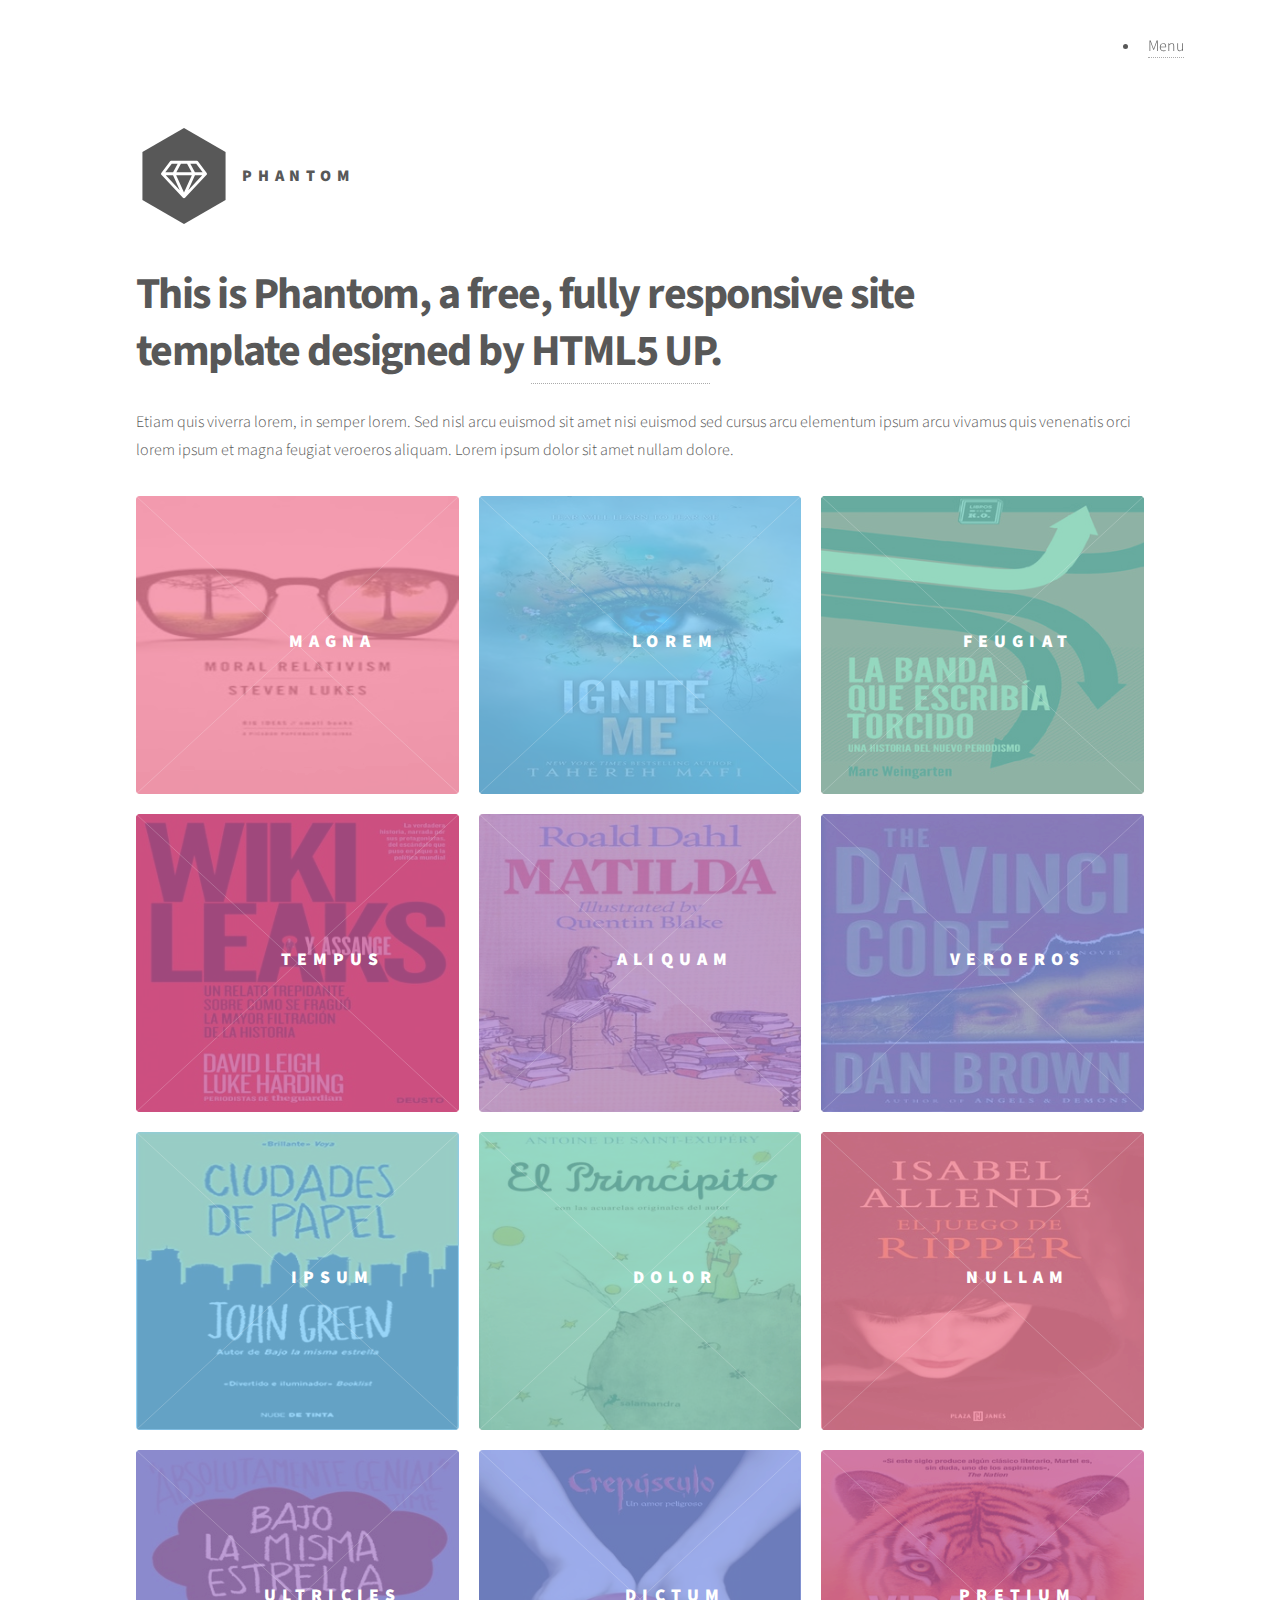
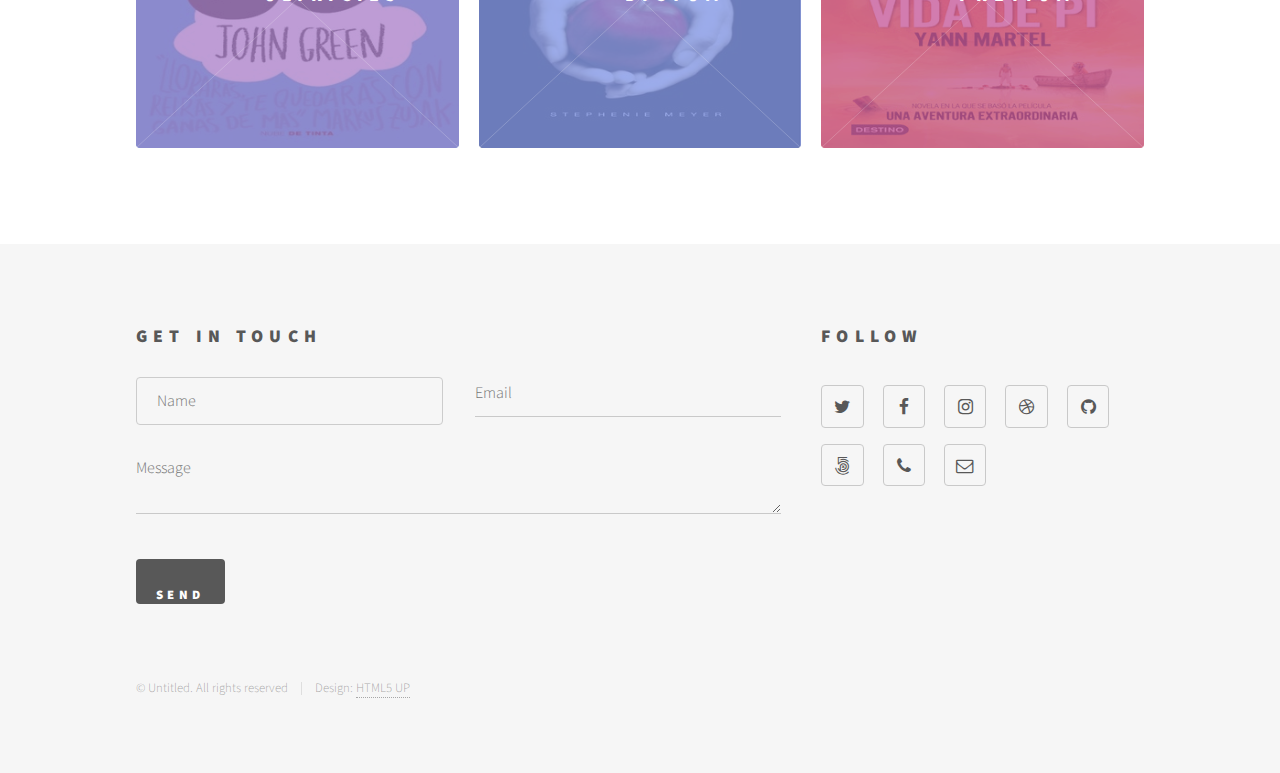
==== commit 91910ba9: "cambios" ====
--- a/index.html
+++ b/index.html
@@ -6,7 +6,7 @@
 -->
 <html>
 	<head>
-		<title>Phantom by HTML5 UP</title>
+		<title>Contactenos</title>
 		<meta charset="utf-8" />
 		<meta name="viewport" content="width=device-width, initial-scale=1" />
 		<!--[if lte IE 8]><script src="assets/js/ie/html5shiv.js"></script><![endif]-->
@@ -60,7 +60,7 @@
 							<section class="tiles">
 								<article class="style1">
 									<span class="image">
-										<img src="images/pic01.jpg" alt="" />
+										<img src="images/img1.jpg" alt="" />
 									</span>
 									<a href="generic.html">
 										<h2>Magna</h2>
@@ -71,7 +71,7 @@
 								</article>
 								<article class="style2">
 									<span class="image">
-										<img src="images/pic02.jpg" alt="" />
+										<img src="images/img2.jpg" alt="" />
 									</span>
 									<a href="generic.html">
 										<h2>Lorem</h2>
@@ -82,7 +82,7 @@
 								</article>
 								<article class="style3">
 									<span class="image">
-										<img src="images/pic03.jpg" alt="" />
+										<img src="images/img3.jpg" alt="" />
 									</span>
 									<a href="generic.html">
 										<h2>Feugiat</h2>
@@ -93,7 +93,7 @@
 								</article>
 								<article class="style4">
 									<span class="image">
-										<img src="images/pic04.jpg" alt="" />
+										<img src="images/img4.jpg" alt="" />
 									</span>
 									<a href="generic.html">
 										<h2>Tempus</h2>
@@ -104,7 +104,7 @@
 								</article>
 								<article class="style5">
 									<span class="image">
-										<img src="images/pic05.jpg" alt="" />
+										<img src="images/img5.jpg" alt="" />
 									</span>
 									<a href="generic.html">
 										<h2>Aliquam</h2>
@@ -115,7 +115,7 @@
 								</article>
 								<article class="style6">
 									<span class="image">
-										<img src="images/pic06.jpg" alt="" />
+										<img src="images/img6.jpg" alt="" />
 									</span>
 									<a href="generic.html">
 										<h2>Veroeros</h2>
@@ -126,7 +126,7 @@
 								</article>
 								<article class="style2">
 									<span class="image">
-										<img src="images/pic07.jpg" alt="" />
+										<img src="images/img7.jpg" alt="" />
 									</span>
 									<a href="generic.html">
 										<h2>Ipsum</h2>
@@ -137,7 +137,7 @@
 								</article>
 								<article class="style3">
 									<span class="image">
-										<img src="images/pic08.jpg" alt="" />
+										<img src="images/img8.jpg" alt="" />
 									</span>
 									<a href="generic.html">
 										<h2>Dolor</h2>
@@ -148,7 +148,7 @@
 								</article>
 								<article class="style1">
 									<span class="image">
-										<img src="images/pic09.jpg" alt="" />
+										<img src="images/img9.jpg" alt="" />
 									</span>
 									<a href="generic.html">
 										<h2>Nullam</h2>
@@ -159,7 +159,7 @@
 								</article>
 								<article class="style5">
 									<span class="image">
-										<img src="images/pic10.jpg" alt="" />
+										<img src="images/img10.jpg" alt="" />
 									</span>
 									<a href="generic.html">
 										<h2>Ultricies</h2>
@@ -170,7 +170,7 @@
 								</article>
 								<article class="style6">
 									<span class="image">
-										<img src="images/pic11.jpg" alt="" />
+										<img src="images/img11.jpg" alt="" />
 									</span>
 									<a href="generic.html">
 										<h2>Dictum</h2>
@@ -181,7 +181,7 @@
 								</article>
 								<article class="style4">
 									<span class="image">
-										<img src="images/pic12.jpg" alt="" />
+										<img src="images/img12.jpg" alt="" />
 									</span>
 									<a href="generic.html">
 										<h2>Pretium</h2>
--- a/css/main.css
+++ b/css/main.css
@@ -2879,18 +2879,79 @@
 
 				#header .logo .symbol img {
 					display: block;
-					width: 2em;
-					height: 2em;
-				}
-
-		#header nav {
+					width: 6em;
+					height: 6em;
+				}
+
+		 nav {
 			position: fixed;
-			right: 2em;
+			right: 6em;
 			top: 2em;
 			z-index: 10000;
-		}
-
-			#header nav ul {
+
+		}
+
+		#menu1  ul li a {
+						display: block;
+						position: relative;
+						height: 3em;
+						line-height: 3em;
+						padding: 0 1.5em;
+						background-color: rgba(255, 255, 255, 0.5);
+						border: 0;
+						font-size: 0.8em;
+						font-weight: 900;
+						letter-spacing: 0.35em;
+						text-transform: uppercase;
+					}
+
+					input[type=text]{
+					    width: 100%;
+					    padding: 12px 20px;
+					    margin: 8px 0;
+					    display: inline-block;
+					    border: 1px solid #ccc;
+					    border-radius: 4px;
+					    box-sizing: border-box;
+					}
+
+	  input[type=submit] {
+    width: 100%;
+
+    color: white;
+    padding: 14px 20px;
+    margin: 8px 0;
+    border: none;
+    border-radius: 4px;
+    cursor: pointer;
+}
+
+input[type=submit]:hover {
+
+}
+
+
+#contacto {
+    border-radius: 5px;
+    background-color: #f2f2f2;
+    padding: 20px;
+		height: 800px;
+		width: 400px;
+		margin: 3em;
+
+}
+
+
+		.menu-fixed {
+		position:fixed;
+		z-index:1000;
+		top:0;
+		max-width:1000px;
+		width:100%;
+		box-shadow:0px 4px 3px rgba(0,0,0,.5);
+	}
+
+			#menu1  ul {
 				display: -moz-flex;
 				display: -webkit-flex;
 				display: -ms-flex;
@@ -2902,72 +2963,22 @@
 				list-style: none;
 				margin: 0;
 				padding: 0;
-			}
-
-				#header nav ul li {
+				list-style-type: none;
+				margin: 0;
+				padding: 0;
+				overflow: hidden;
+				margin-right: 4em ;
+
+
+			}
+
+				#menu1  ul li {
 					display: block;
 					padding: 0;
 				}
 
-					#header nav ul li a {
-						display: block;
-						position: relative;
-						height: 3em;
-						line-height: 3em;
-						padding: 0 1.5em;
-						background-color: rgba(255, 255, 255, 0.5);
-						border-radius: 4px;
-						border: 0;
-						font-size: 0.8em;
-						font-weight: 900;
-						letter-spacing: 0.35em;
-						text-transform: uppercase;
-					}
-
-					#header nav ul li a[href="#menu"] {
-						-webkit-tap-highlight-color: transparent;
-						width: 4em;
-						text-indent: 4em;
-						font-size: 1em;
-						overflow: hidden;
-						padding: 0;
-						white-space: nowrap;
-					}
-
-						#header nav ul li a[href="#menu"]:before, #header nav ul li a[href="#menu"]:after {
-							-moz-transition: opacity 0.2s ease;
-							-webkit-transition: opacity 0.2s ease;
-							-ms-transition: opacity 0.2s ease;
-							transition: opacity 0.2s ease;
-							content: '';
-							display: block;
-							position: absolute;
-							top: 0;
-							left: 0;
-							width: 100%;
-							height: 100%;
-							background-position: center;
-							background-repeat: no-repeat;
-							background-size: 2em 2em;
-						}
-
-						#header nav ul li a[href="#menu"]:before {
-							background-image: url("data:image/svg+xml;charset=utf8,%3Csvg xmlns='http://www.w3.org/2000/svg' width='100' height='100' viewBox='0 0 100 100' preserveAspectRatio='none'%3E%3Cstyle%3Eline %7B stroke-width: 8px%3B stroke: %23f2849e%3B %7D%3C/style%3E%3Cline x1='0' y1='25' x2='100' y2='25' /%3E%3Cline x1='0' y1='50' x2='100' y2='50' /%3E%3Cline x1='0' y1='75' x2='100' y2='75' /%3E%3C/svg%3E");
-							opacity: 0;
-						}
-
-						#header nav ul li a[href="#menu"]:after {
-							background-image: url("data:image/svg+xml;charset=utf8,%3Csvg xmlns='http://www.w3.org/2000/svg' width='100' height='100' viewBox='0 0 100 100' preserveAspectRatio='none'%3E%3Cstyle%3Eline %7B stroke-width: 8px%3B stroke: %23585858%3B %7D%3C/style%3E%3Cline x1='0' y1='25' x2='100' y2='25' /%3E%3Cline x1='0' y1='50' x2='100' y2='50' /%3E%3Cline x1='0' y1='75' x2='100' y2='75' /%3E%3C/svg%3E");
-							opacity: 1;
-						}
-
-						#header nav ul li a[href="#menu"]:hover:before {
-							opacity: 1;
-						}
-
-						#header nav ul li a[href="#menu"]:hover:after {
-							opacity: 0;
-						}
+
+
 
 		@media screen and (max-width: 736px) {
 
@@ -2987,6 +2998,26 @@
 		}
 
 /* Menu */
+
+
+
+
+#menu1 ul li {
+    float: left;
+}
+
+#menu ul li a {
+    display: block;
+    color: white;
+    text-align: center;
+    padding: 14px 16px;
+    text-decoration: none;
+}
+
+
+
+
+
 
 	#wrapper {
 		-moz-transition: opacity 0.45s ease;
@@ -3189,6 +3220,13 @@
 
 		}
 
+		#main h2{
+margin-left:4em;
+
+
+		}
+
+
 /* Footer */
 
 	#footer {
@@ -3353,4 +3391,4 @@
 				padding: 0 1.25em;
 			}
 
-		}+		}
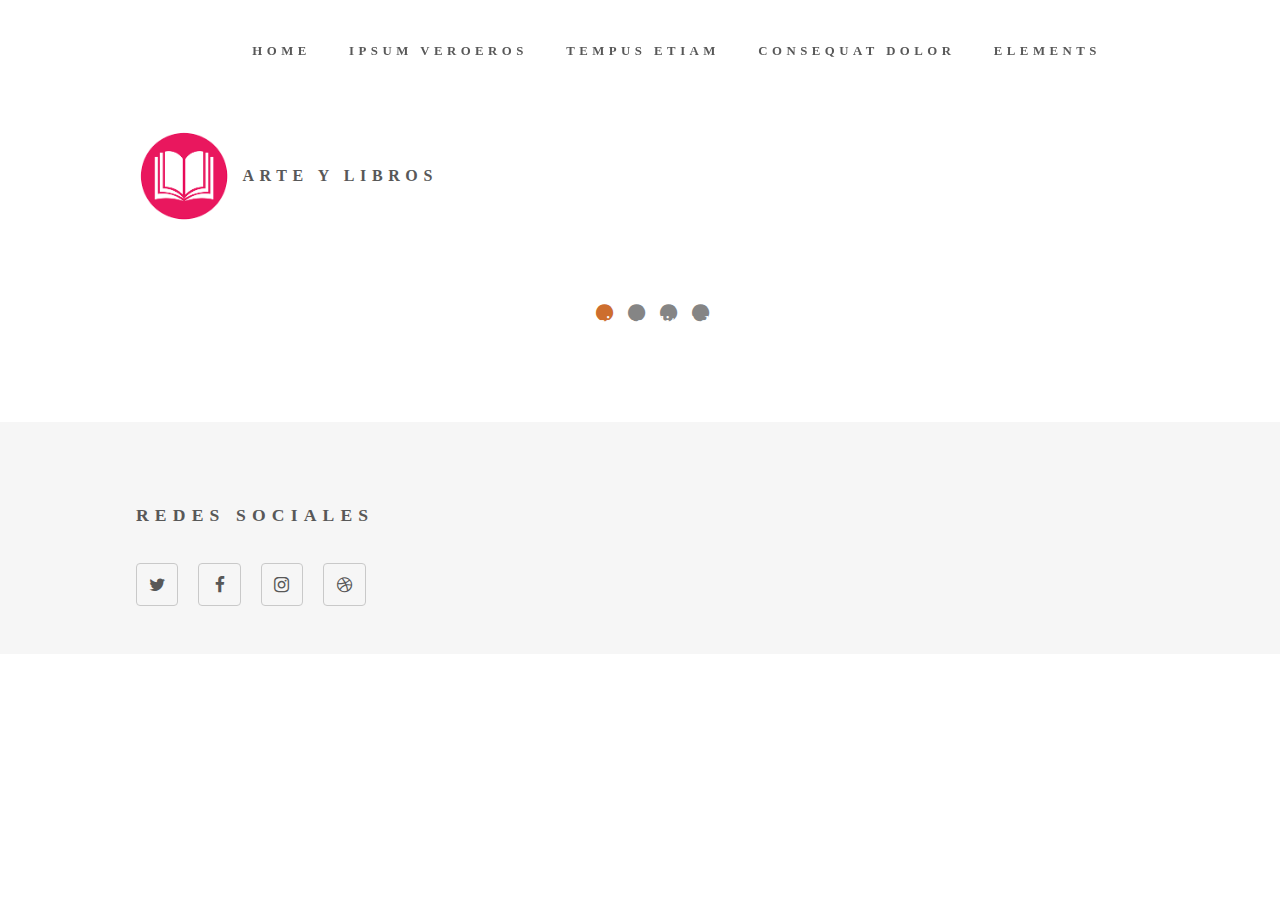
==== commit f6ad8e5f: "slider agregado" ====
--- a/index.html
+++ b/index.html
@@ -1,235 +1,107 @@
 <!DOCTYPE HTML>
-<!--
-	Phantom by HTML5 UP
-	html5up.net | @ajlkn
-	Free for personal and commercial use under the CCA 3.0 license (html5up.net/license)
--->
+
 <html>
 	<head>
-		<title>Contactenos</title>
+		<title> Arte y Libros</title>
 		<meta charset="utf-8" />
-		<meta name="viewport" content="width=device-width, initial-scale=1" />
-		<!--[if lte IE 8]><script src="assets/js/ie/html5shiv.js"></script><![endif]-->
+	 <meta name="viewport" content="width=device-width, user-scalable=no, initial-scale=1.0, maximum-scale=1.0, minimum-scale=1.0">
 		<link rel="stylesheet" href="css/main.css" />
-		<!--[if lte IE 9]><link rel="stylesheet" href="assets/css/ie9.css" /><![endif]-->
-		<!--[if lte IE 8]><link rel="stylesheet" href="assets/css/ie8.css" /><![endif]-->
+		<link rel="stylesheet" href="css/estilos.css">
+	<link rel="stylesheet" href="css/font-awesome.css">
+	<script src="js/jquery-3.1.0.min.js"></script>
+	<script src="js/main2.js"></script>
 	</head>
 	<body>
-		<!-- Wrapper -->
+
 			<div id="wrapper">
 
-				<!-- Header -->
+
 					<header id="header">
 						<div class="inner">
 
-							<!-- Logo -->
 								<a href="index.html" class="logo">
-									<span class="symbol"><img src="images/logo.svg" alt="" /></span><span class="title">Phantom</span>
+									<span class="symbol"><img src="images/loglib.jpg" alt="" /></span><span class="title">Arte y Libros</span>
 								</a>
 
 							<!-- Nav -->
-								<nav>
-									<ul>
-										<li><a href="#menu">Menu</a></li>
-									</ul>
-								</nav>
+							<nav id="menu1">
+								<ul>
+									<li><a href="index.html">Home</a></li>
+									<li><a href="generic.html">Ipsum veroeros</a></li>
+									<li><a href="generic.html">Tempus etiam</a></li>
+									<li><a href="generic.html">Consequat dolor</a></li>
+									<li><a href="elements.html">Elements</a></li>
+								</ul>
 
+							</nav>
 						</div>
 					</header>
 
-				<!-- Menu -->
-					<nav id="menu">
-						<h2>Menu</h2>
-						<ul>
-							<li><a href="index.html">Home</a></li>
-							<li><a href="generic.html">Ipsum veroeros</a></li>
-							<li><a href="generic.html">Tempus etiam</a></li>
-							<li><a href="generic.html">Consequat dolor</a></li>
-							<li><a href="elements.html">Elements</a></li>
-						</ul>
-					</nav>
+
 
 				<!-- Main -->
 					<div id="main">
-						<div class="inner">
-							<header>
-								<h1>This is Phantom, a free, fully responsive site<br />
-								template designed by <a href="http://html5up.net">HTML5 UP</a>.</h1>
-								<p>Etiam quis viverra lorem, in semper lorem. Sed nisl arcu euismod sit amet nisi euismod sed cursus arcu elementum ipsum arcu vivamus quis venenatis orci lorem ipsum et magna feugiat veroeros aliquam. Lorem ipsum dolor sit amet nullam dolore.</p>
-							</header>
-							<section class="tiles">
-								<article class="style1">
-									<span class="image">
-										<img src="images/img1.jpg" alt="" />
-									</span>
-									<a href="generic.html">
-										<h2>Magna</h2>
-										<div class="content">
-											<p>Sed nisl arcu euismod sit amet nisi lorem etiam dolor veroeros et feugiat.</p>
-										</div>
-									</a>
-								</article>
-								<article class="style2">
-									<span class="image">
-										<img src="images/img2.jpg" alt="" />
-									</span>
-									<a href="generic.html">
-										<h2>Lorem</h2>
-										<div class="content">
-											<p>Sed nisl arcu euismod sit amet nisi lorem etiam dolor veroeros et feugiat.</p>
-										</div>
-									</a>
-								</article>
-								<article class="style3">
-									<span class="image">
-										<img src="images/img3.jpg" alt="" />
-									</span>
-									<a href="generic.html">
-										<h2>Feugiat</h2>
-										<div class="content">
-											<p>Sed nisl arcu euismod sit amet nisi lorem etiam dolor veroeros et feugiat.</p>
-										</div>
-									</a>
-								</article>
-								<article class="style4">
-									<span class="image">
-										<img src="images/img4.jpg" alt="" />
-									</span>
-									<a href="generic.html">
-										<h2>Tempus</h2>
-										<div class="content">
-											<p>Sed nisl arcu euismod sit amet nisi lorem etiam dolor veroeros et feugiat.</p>
-										</div>
-									</a>
-								</article>
-								<article class="style5">
-									<span class="image">
-										<img src="images/img5.jpg" alt="" />
-									</span>
-									<a href="generic.html">
-										<h2>Aliquam</h2>
-										<div class="content">
-											<p>Sed nisl arcu euismod sit amet nisi lorem etiam dolor veroeros et feugiat.</p>
-										</div>
-									</a>
-								</article>
-								<article class="style6">
-									<span class="image">
-										<img src="images/img6.jpg" alt="" />
-									</span>
-									<a href="generic.html">
-										<h2>Veroeros</h2>
-										<div class="content">
-											<p>Sed nisl arcu euismod sit amet nisi lorem etiam dolor veroeros et feugiat.</p>
-										</div>
-									</a>
-								</article>
-								<article class="style2">
-									<span class="image">
-										<img src="images/img7.jpg" alt="" />
-									</span>
-									<a href="generic.html">
-										<h2>Ipsum</h2>
-										<div class="content">
-											<p>Sed nisl arcu euismod sit amet nisi lorem etiam dolor veroeros et feugiat.</p>
-										</div>
-									</a>
-								</article>
-								<article class="style3">
-									<span class="image">
-										<img src="images/img8.jpg" alt="" />
-									</span>
-									<a href="generic.html">
-										<h2>Dolor</h2>
-										<div class="content">
-											<p>Sed nisl arcu euismod sit amet nisi lorem etiam dolor veroeros et feugiat.</p>
-										</div>
-									</a>
-								</article>
-								<article class="style1">
-									<span class="image">
-										<img src="images/img9.jpg" alt="" />
-									</span>
-									<a href="generic.html">
-										<h2>Nullam</h2>
-										<div class="content">
-											<p>Sed nisl arcu euismod sit amet nisi lorem etiam dolor veroeros et feugiat.</p>
-										</div>
-									</a>
-								</article>
-								<article class="style5">
-									<span class="image">
-										<img src="images/img10.jpg" alt="" />
-									</span>
-									<a href="generic.html">
-										<h2>Ultricies</h2>
-										<div class="content">
-											<p>Sed nisl arcu euismod sit amet nisi lorem etiam dolor veroeros et feugiat.</p>
-										</div>
-									</a>
-								</article>
-								<article class="style6">
-									<span class="image">
-										<img src="images/img11.jpg" alt="" />
-									</span>
-									<a href="generic.html">
-										<h2>Dictum</h2>
-										<div class="content">
-											<p>Sed nisl arcu euismod sit amet nisi lorem etiam dolor veroeros et feugiat.</p>
-										</div>
-									</a>
-								</article>
-								<article class="style4">
-									<span class="image">
-										<img src="images/img12.jpg" alt="" />
-									</span>
-									<a href="generic.html">
-										<h2>Pretium</h2>
-										<div class="content">
-											<p>Sed nisl arcu euismod sit amet nisi lorem etiam dolor veroeros et feugiat.</p>
-										</div>
-									</a>
-								</article>
-							</section>
-						</div>
+						<div class="slideshow">
+								<ul class="slider">
+									<li>
+										<img src="img/1.jpg" alt="">
+										<section class="caption">
+											<h1>Lorem ipsum 1</h1>
+											<p>Lorem ipsum dolor sit amet, consectetur adipisicing elit. Adipisci quis ipsa, id quidem quisquam unde.</p>
+										</section>
+									</li>
+									<li>
+										<img src="img/2.jpg" alt="">
+										<section class="caption">
+											<h1>Lorem ipsum 2</h1>
+											<p>Lorem ipsum dolor sit amet, consectetur adipisicing elit. Adipisci quis ipsa, id quidem quisquam unde.</p>
+										</section>
+									</li>
+									<li>
+										<img src="img/3.jpg" alt="">
+										<section class="caption">
+											<h1>Lorem ipsum 3</h1>
+											<p>Lorem ipsum dolor sit amet, consectetur adipisicing elit. Adipisci quis ipsa, id quidem quisquam unde.</p>
+										</section>
+									</li>
+									<li>
+										<img src="img/4.jpg" alt="">
+										<section class="caption">
+											<h1>Lorem ipsum 4</h1>
+											<p>Lorem ipsum dolor sit amet, consectetur adipisicing elit. Adipisci quis ipsa, id quidem quisquam unde.</p>
+										</section>
+									</li>
+								</ul>
+
+								<ol class="pagination">
+
+								</ol>
+
+								<div class="left">
+									<span class="fa fa-chevron-left"></span>
+								</div>
+
+								<div class="right">
+									<span class="fa fa-chevron-right"></span>
+								</div>
+
+							</div>
+
 					</div>
 
 				<!-- Footer -->
 					<footer id="footer">
 						<div class="inner">
 							<section>
-								<h2>Get in touch</h2>
-								<form method="post" action="#">
-									<div class="field half first">
-										<input type="text" name="name" id="name" placeholder="Name" />
-									</div>
-									<div class="field half">
-										<input type="email" name="email" id="email" placeholder="Email" />
-									</div>
-									<div class="field">
-										<textarea name="message" id="message" placeholder="Message"></textarea>
-									</div>
-									<ul class="actions">
-										<li><input type="submit" value="Send" class="special" /></li>
-									</ul>
-								</form>
-							</section>
-							<section>
-								<h2>Follow</h2>
+								<h2>Redes Sociales</h2>
 								<ul class="icons">
 									<li><a href="#" class="icon style2 fa-twitter"><span class="label">Twitter</span></a></li>
 									<li><a href="#" class="icon style2 fa-facebook"><span class="label">Facebook</span></a></li>
 									<li><a href="#" class="icon style2 fa-instagram"><span class="label">Instagram</span></a></li>
 									<li><a href="#" class="icon style2 fa-dribbble"><span class="label">Dribbble</span></a></li>
-									<li><a href="#" class="icon style2 fa-github"><span class="label">GitHub</span></a></li>
-									<li><a href="#" class="icon style2 fa-500px"><span class="label">500px</span></a></li>
-									<li><a href="#" class="icon style2 fa-phone"><span class="label">Phone</span></a></li>
-									<li><a href="#" class="icon style2 fa-envelope-o"><span class="label">Email</span></a></li>
+
 								</ul>
 							</section>
-							<ul class="copyright">
-								<li>&copy; Untitled. All rights reserved</li><li>Design: <a href="http://html5up.net">HTML5 UP</a></li>
-							</ul>
 						</div>
 					</footer>
 
--- a/css/main.css
+++ b/css/main.css
@@ -47,6 +47,23 @@
 	body {
 		-webkit-text-size-adjust: none;
 	}
+
+
+#slider{
+height: 400px;
+width: 300px;
+
+}
+
+
+
+#games{
+
+margin-left: 20em;
+
+}
+
+
 
 /* Box Model */
 
--- a/css/estilos.css
+++ b/css/estilos.css
@@ -0,0 +1,120 @@
+*{
+	margin: 0;
+	padding: 0;
+	-webkit-box-sizing: border-box;
+	-moz-box-sizing: border-box;
+	box-sizing: border-box;
+}
+
+ul,ol{
+	list-style: none;
+}
+
+body{
+	font-family: Open sans;
+}
+
+.slideshow{
+	width: 100%;
+	position: relative;
+}
+
+.slider li, ul{
+	width: 100%;
+}
+
+.slider li{
+	overflow: hidden;
+}
+
+.slider li img{
+	width: 100%;
+}
+
+.slider .caption{
+	position: absolute;
+	width: 100%;
+	height: 100%;
+	top: 0;
+	left: 0;
+	padding: 15px 50px;
+
+	display: flex;
+	flex-direction: column;
+	justify-content: center;
+	align-items: center;
+
+	text-align: center;
+	color: #fff;
+	z-index: 1;
+}
+
+.slider .caption h1{
+	font-size: 50px;
+}
+
+.slider .caption p{
+	margin-top: 10px;
+	font-size: 20px;
+}
+
+.pagination{
+	position: absolute;
+	top: 102%;
+	width: 100%;
+
+	display: flex;
+	justify-content: center;
+}
+
+.pagination li{
+	font-size: 20px;
+	margin: 2px 5px;
+	color: #858585;
+	cursor: pointer;
+}
+
+.left, .right{
+	position: absolute;
+	top: 0;
+	height: 100%;
+
+	display: flex;
+	align-items: center;
+
+	color: #fff;
+	font-size: 35px;
+	cursor: pointer;
+	z-index: 2;
+}
+
+.left{
+	left: 10px;
+}
+
+.right{
+	right: 10px;
+}
+
+
+@media screen and (max-width: 600px){
+	.slider .caption p{
+		display: none;
+	}
+
+	.slider .caption h1{
+		font-size: 35px;
+	}
+
+	.left, .right{
+		font-size: 30px;
+	}
+
+	.slider li img{
+		width: 600px;
+	}
+
+	.pagination{
+		display: none;
+	}
+}